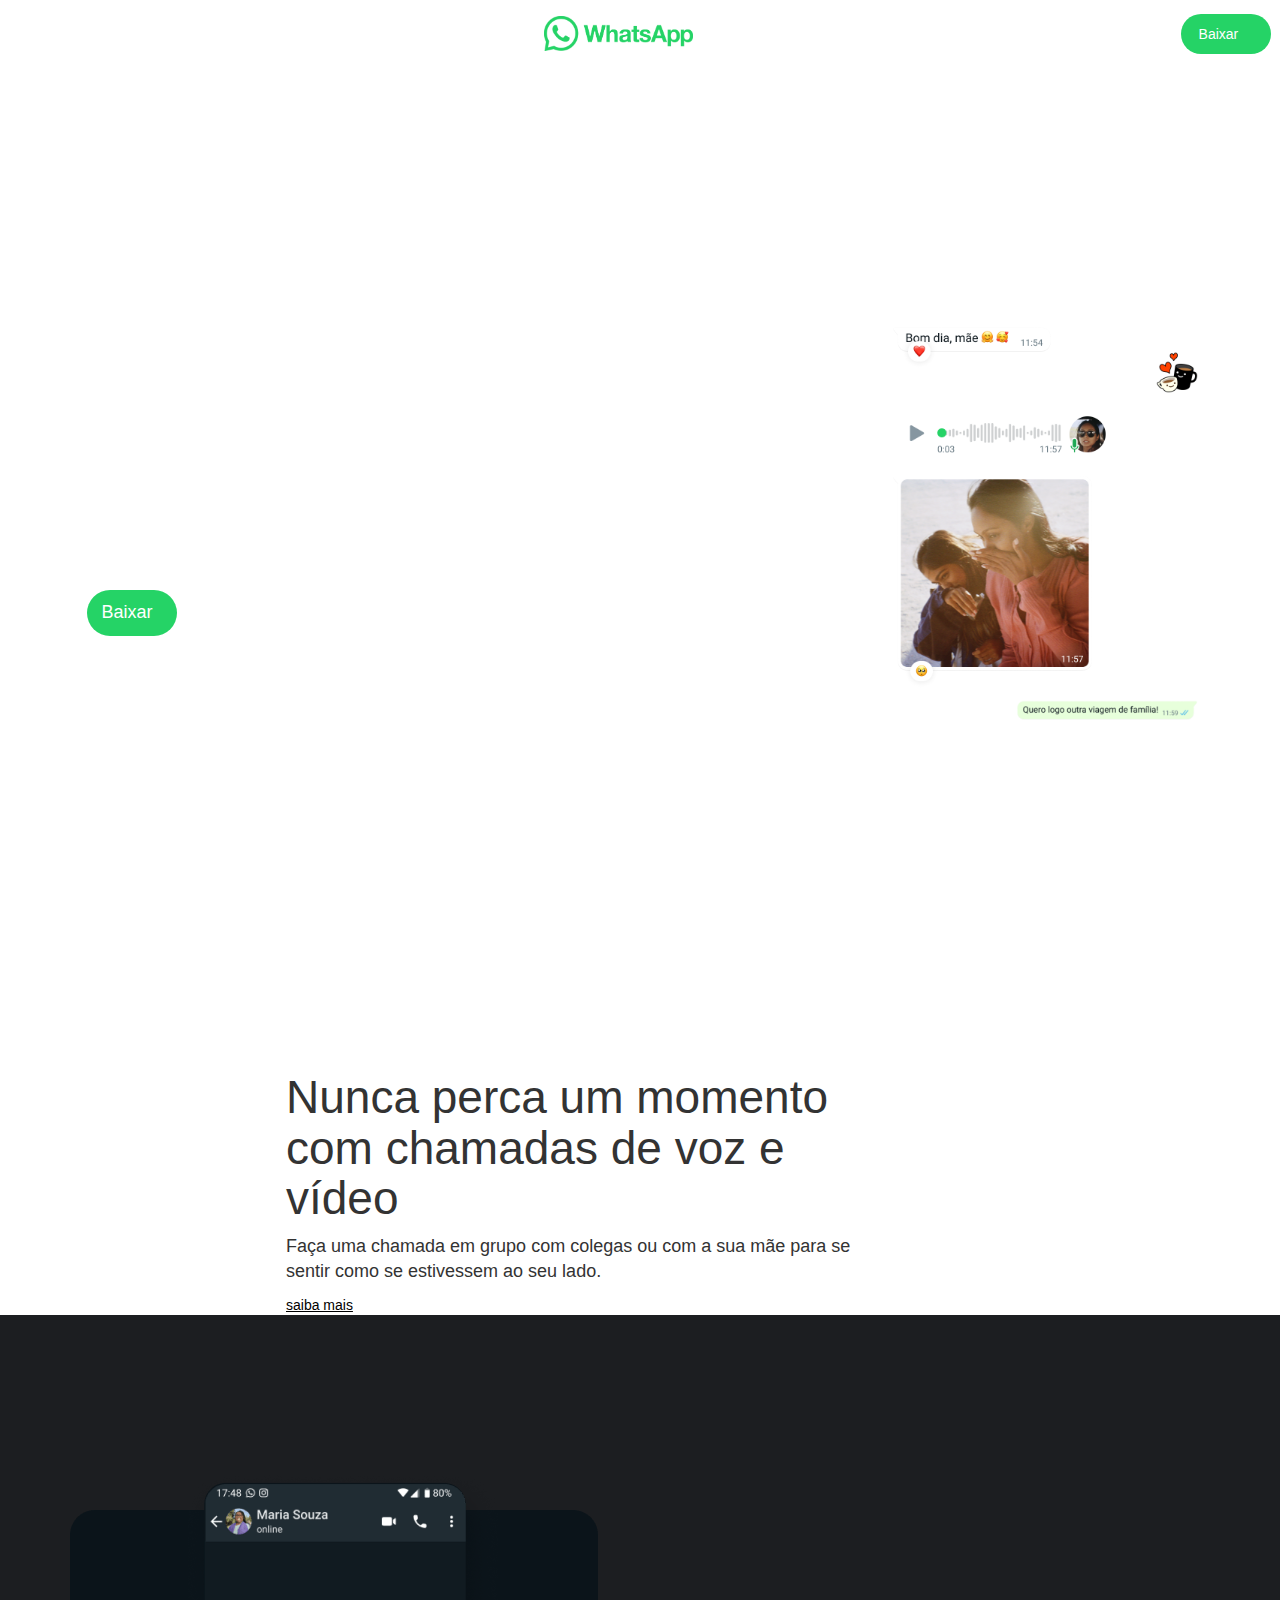
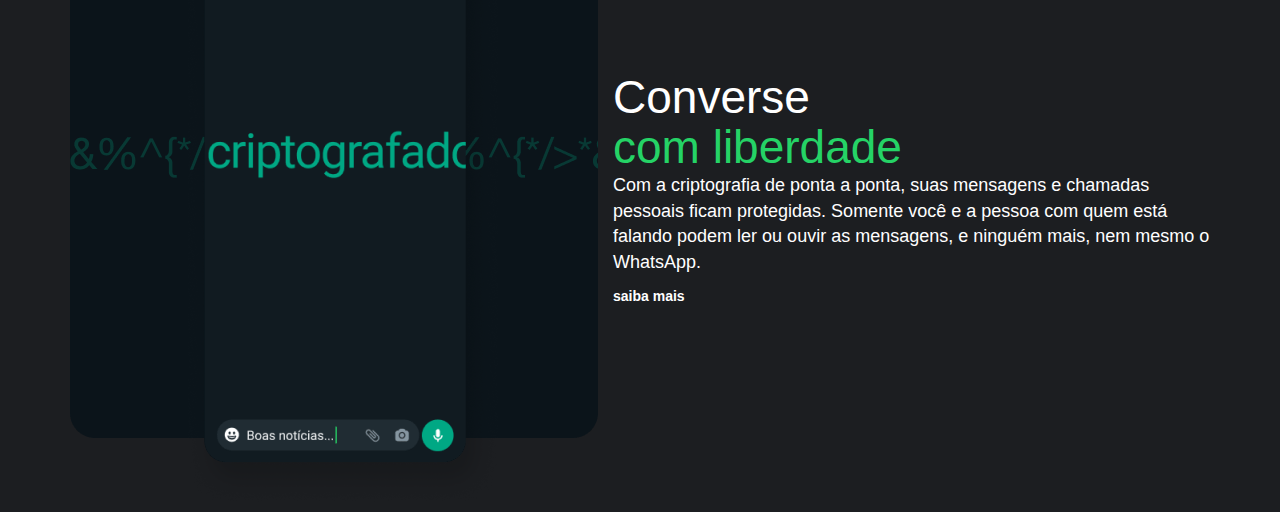
==== index.html @ 2d8f00f5 "cripto" ====
<!DOCTYPE html>
<html lang="en">
<head>
    <meta charset="UTF-8">
    <meta http-equiv="X-UA-Compatible" content="IE=edge">
    <meta name="viewport" content="width=device-width, initial-scale=1.0">

    


    <link rel="stylesheet" href="https://maxcdn.bootstrapcdn.com/bootstrap/3.3.7/css/bootstrap.min.css" integrity="sha384-BVYiiSIFeK1dGmJRAkycuHAHRg32OmUcww7on3RYdg4Va+PmSTsz/K68vbdEjh4u" crossorigin="anonymous">
    <link rel="stylesheet" href="style/global.css">
    <link rel="stylesheet" href="style/nav.css">
    <link rel="stylesheet" href="style/main.css">
    <link rel="stylesheet" href="style/call.css">

    <title>WhatsApp</title>
</head>
<body>
    <header>    
        <nav >
            <button onclick=menu()><i class="fa-solid fa-bars fa-2x"></i></button>
            <div id="logoNav">
                <img src="src/img/logo/DSxOAUB0raA.png" alt="">
            </div>
            <a href=""><p>Baixar</p> <i class="fa-solid fa-arrow-down"></i></a>
        </nav>
    </header>

    <main>
        <div id="mainContainer" class="container">
            <div id="side1">
                <h1>Privacidade para as suas mensagens</h1>
                <p>Mensagens e chamadas privadas simples, seguras e gratuitas*, disponíveis em todo o mundo.</p>
                <a class="buttonDownload" href=""><p>Baixar</p> <i class="fa-solid fa-arrow-down"></i></a>
            </div>
            <div id="side2">
                <img id="talkMobile" src="src/img/imagens flutuar/Frame 1.png" alt="">
                <img id="talkDesktop" src="src/img/imagens flutuar/Frame 2.png" alt="">
            </div>
        </div>
    </main>

    <section id="call1" class="container">
        <div class="call1Text">
            <h1>Nunca perca um momento com chamadas de voz e vídeo</h1>
            <p>Faça uma chamada em grupo com colegas ou com a sua mãe para se sentir como se estivessem ao seu lado.</p>
            <a href="">saiba mais  <i class="fa-solid fa-arrow-right-from-bracket"></i></a>
        </div>
        <div id="call1Img">
            <img src="https://scontent.whatsapp.net/v/t39.8562-34/318720890_1536072873564505_5949698170439292870_n.png?ccb=1-7&_nc_sid=2fbf2a&_nc_ohc=4Y0wIBKHzXIAX-BfoRR&_nc_ht=scontent.whatsapp.net&oh=01_AdR82I9vk7CrGV1vHLY5qzX4biE4Hv7KwoOdq28518oWaA&oe=63F97146" alt="">
        </div>
    </section>
    <section id="call2" >
        <div class="container" id="callBox2">
            <div class="call1Text">
                <h1 id="first">Converse</h1>
                <h1 id="second">com liberdade</h1>
                <p>Com a criptografia de ponta a ponta, suas mensagens e chamadas pessoais ficam protegidas. Somente você e a pessoa com quem está falando podem ler ou ouvir as mensagens, e ninguém mais, nem mesmo o WhatsApp.</p>
                <a href="">saiba mais  <i class="fa-solid fa-arrow-right-from-bracket"></i></a>
            </div>
            <div id="call1Img">
                <img src="src/img/imagens celulares e stickears/criptografia.png" alt="">
            </div>
        </div>

    </section>
</body>
<script src="script/MenuButton.js"></script>
<script src="https://kit.fontawesome.com/bb2d553a57.js" crossorigin="anonymous"></script>
</html>
---- style/global.css ----
:root{
    --cor-flow: #25d366 ;
}
*{
    padding: 0;
    margin: 0;
    box-sizing: border-box;
}

@import url('https://fonts.googleapis.com/css2?family=Montserrat:ital,wght@0,400;0,600;0,700;0,900;1,400&display=swap');

p, h1, h2 ,h3 ,h4 ,h5 ,h6, a, span, strong{
    font-family: 'Montserrat', sans-serif;
}
---- style/nav.css ----
header{
    border: 1px solid rgba( 255, 255, 255, 0.18 );
    width: 100%;  
}

nav{

    background: rgba( 255, 255, 255, 0.25 );
    backdrop-filter: blur( 4px );


    display: flex;
    flex-direction: row;
    justify-content: space-between;
    align-items: center;

    padding: 10px;
    position: fixed;
    z-index: 1;

    width: 100%;
    
}

#logoNav img{
    max-width: 150px;
}
nav button{
    width: 45px;
    height: 45px;

    border: none;
    background: none;

    cursor: pointer;
}

nav a {
    display: flex;
    justify-content: space-around;
    align-items: center;
    text-align: center;
    width: 90px;
    padding: 10px;

    background: var(--cor-flow);
    border-radius: 100px;

    color: #fff;
    text-decoration: none;
}

nav p{
    text-decoration: none;
    margin: 0;
}


nav a:hover{
    background: #353535;

    transition: .7s;
    color: #fff;
    text-decoration: none;

}

@media(max-width:820px){
    nav p{
        display: none;
    }
    nav a{
        width: auto;
        padding: 10px 12px;
    }

}
---- style/main.css ----
main{

    

    height: 100vh;
    display: flex;
    flex-direction: column;
    justify-content: center;
    padding: 30px;
    padding-top: 60px;


}

#mainContainer{

    background-image: url('../src/img/mainBackground.jpg');
    background-position: 28% 50%;
    background-size: cover;
    border-radius: 25px 25px 25px 25px;

    display: flex;
    flex-direction: column-reverse;
    justify-content: center;
    align-items: center;

    min-height: 100vh;
    width: 100%;

    margin-top: 120px;


}

#mainContainer #side1{


    display: flex;
    flex-direction: column;
    justify-content: space-around;


    color: #fff;
    margin: 5px;
}

#mainContainer h1{
    font-size: 46px;
}
#mainContainer p{
    font-size: 18px;

    max-width: 450px;
}


.buttonDownload{
    display: flex;
    justify-content: space-around;
    align-items: center;
    text-align: center;
    width: 90px;
    padding: 10px;

    background: var(--cor-flow);
    border-radius: 100px;

    color: #fff;
    text-decoration: none;

    margin-top: 30px;
}
.buttonDownload p{
    text-decoration: none;
    margin: 0;
}

.buttonDownload:hover{
    color: #fff;
    text-decoration: none;
    background: #353535;
    transition: .5s;
}

@media(min-width: 800px){
    #mainContainer {
        max-width: none;
        padding-right: 300px;
    }
    #side2{
        max-width: 450px;
    }
}


/* Mesagens */

#side2{
    display: flex;
}

#talkMobile {

    max-width: 100%;
}

@media(max-width: 998px){
    #talkDesktop{
        display: none;
    }
}

@media(min-width: 999px){
    #mainContainer{
        flex-direction: row;
        justify-content: space-around;
        padding: 0;
    }
    #talkMobile{
        display: none;
    }
    #talkDesktop{
        display: static;
        max-height: 400px;
    }
}
---- style/call.css ----
#call1, #callBox2{
    display: flex;
    flex-direction: column;
    align-items: center;

    padding-top: 90px;
}

#call2{
    background: #1c1e21;
}

.call1Text i{
    color: var(--cor-flow);
    margin-left: 4px;
}

.call1Text a{
    color: #000;
    text-decoration: underline;
}

#call1Img{
    display: flex;
    flex-direction: column;
    align-items: center;
}

@media(min-width:750px){
    #call1{
        flex-direction: row;
        justify-content: space-evenly;
        padding-top: 150px;
    }
        #callBox2 {
        flex-direction: row-reverse;
        justify-content: space-evenly;
        padding-top: 150px;
    }
    #call2 .call1Text{
        margin-left: 15px;
    }
    .call1Text{
        max-width: 600px;
    }
    .call1Text h1{
        font-size: 46px;
    }
    .call1Text p{
        font-size: 18px
    }
}

/* Call2 */

#call2 h1{
    margin-bottom: 0;
    margin-top: 0;
}

#first{
    color: #fff;
}
#second{
    color: var(--cor-flow);
}
#call2 p{
    color: #fff;
}

#call2 a{
    color: #fff;
    font-weight: bold;
    text-decoration: none;
}
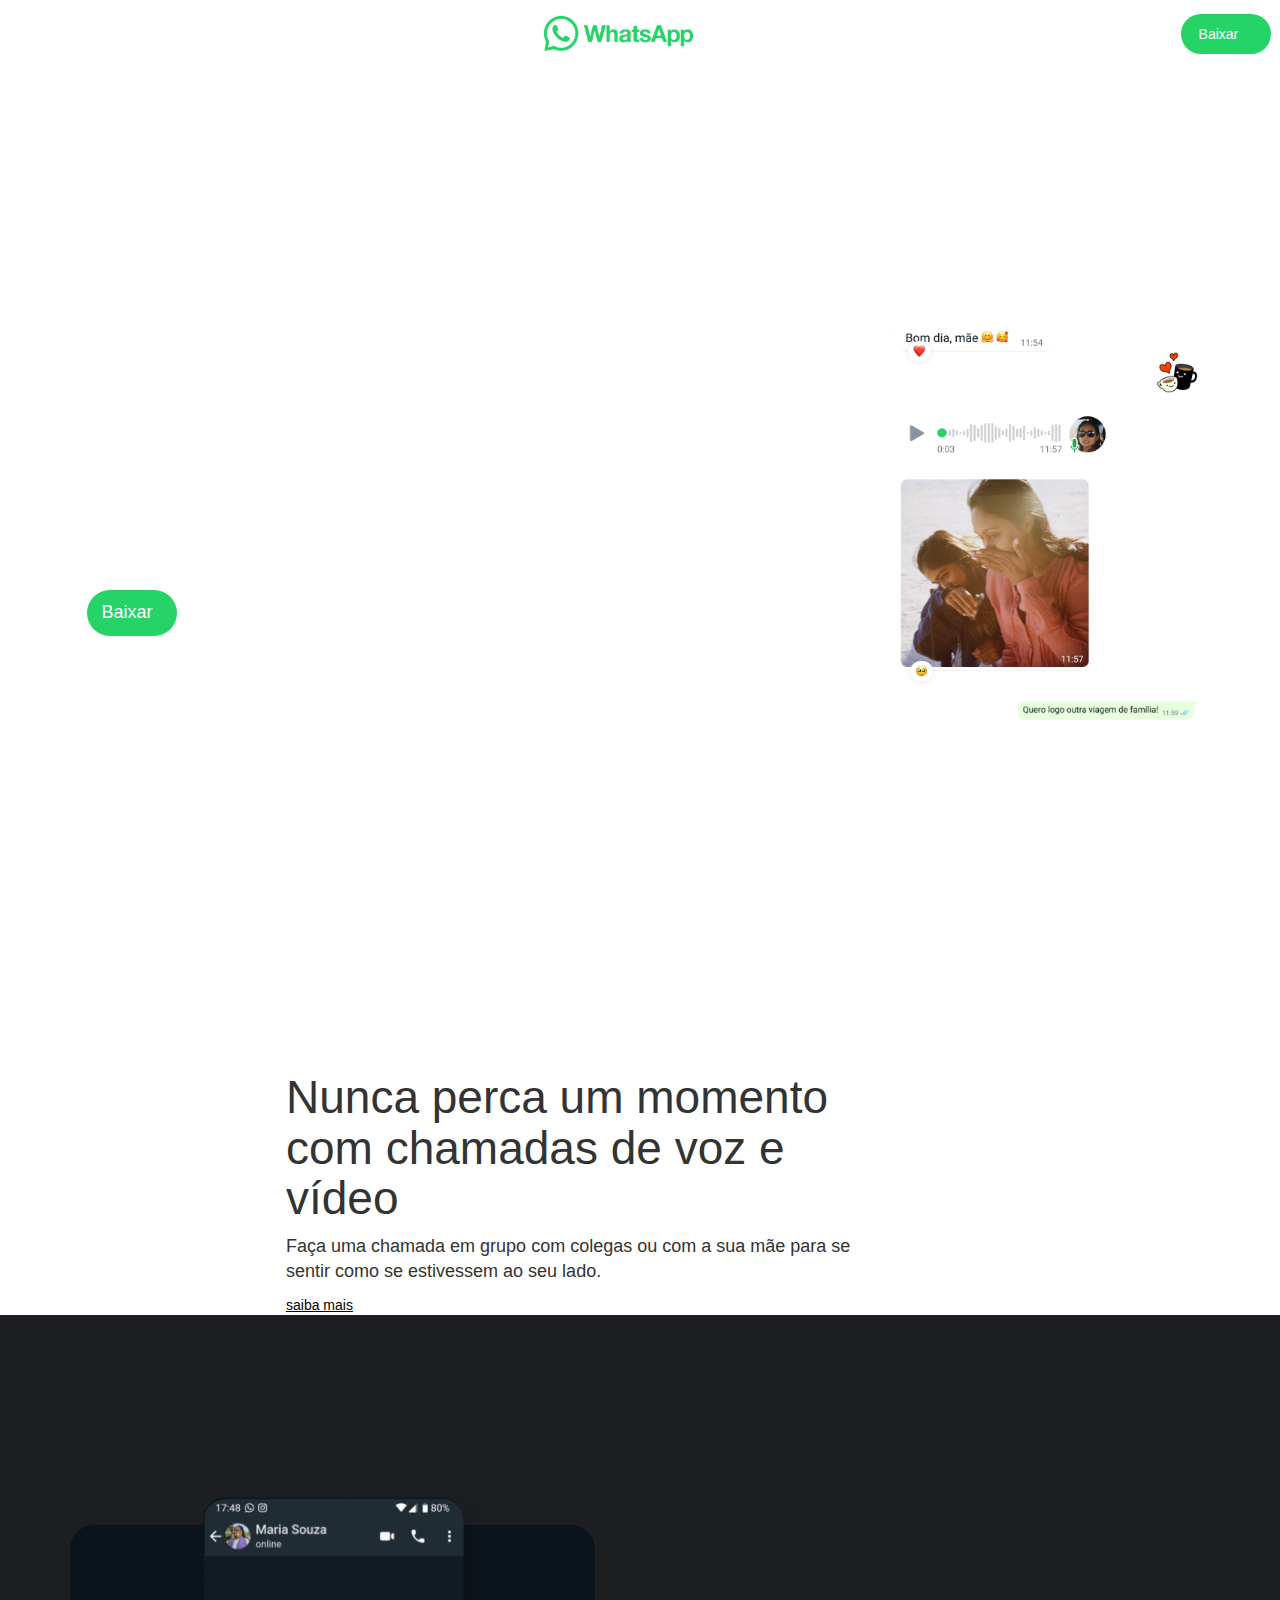
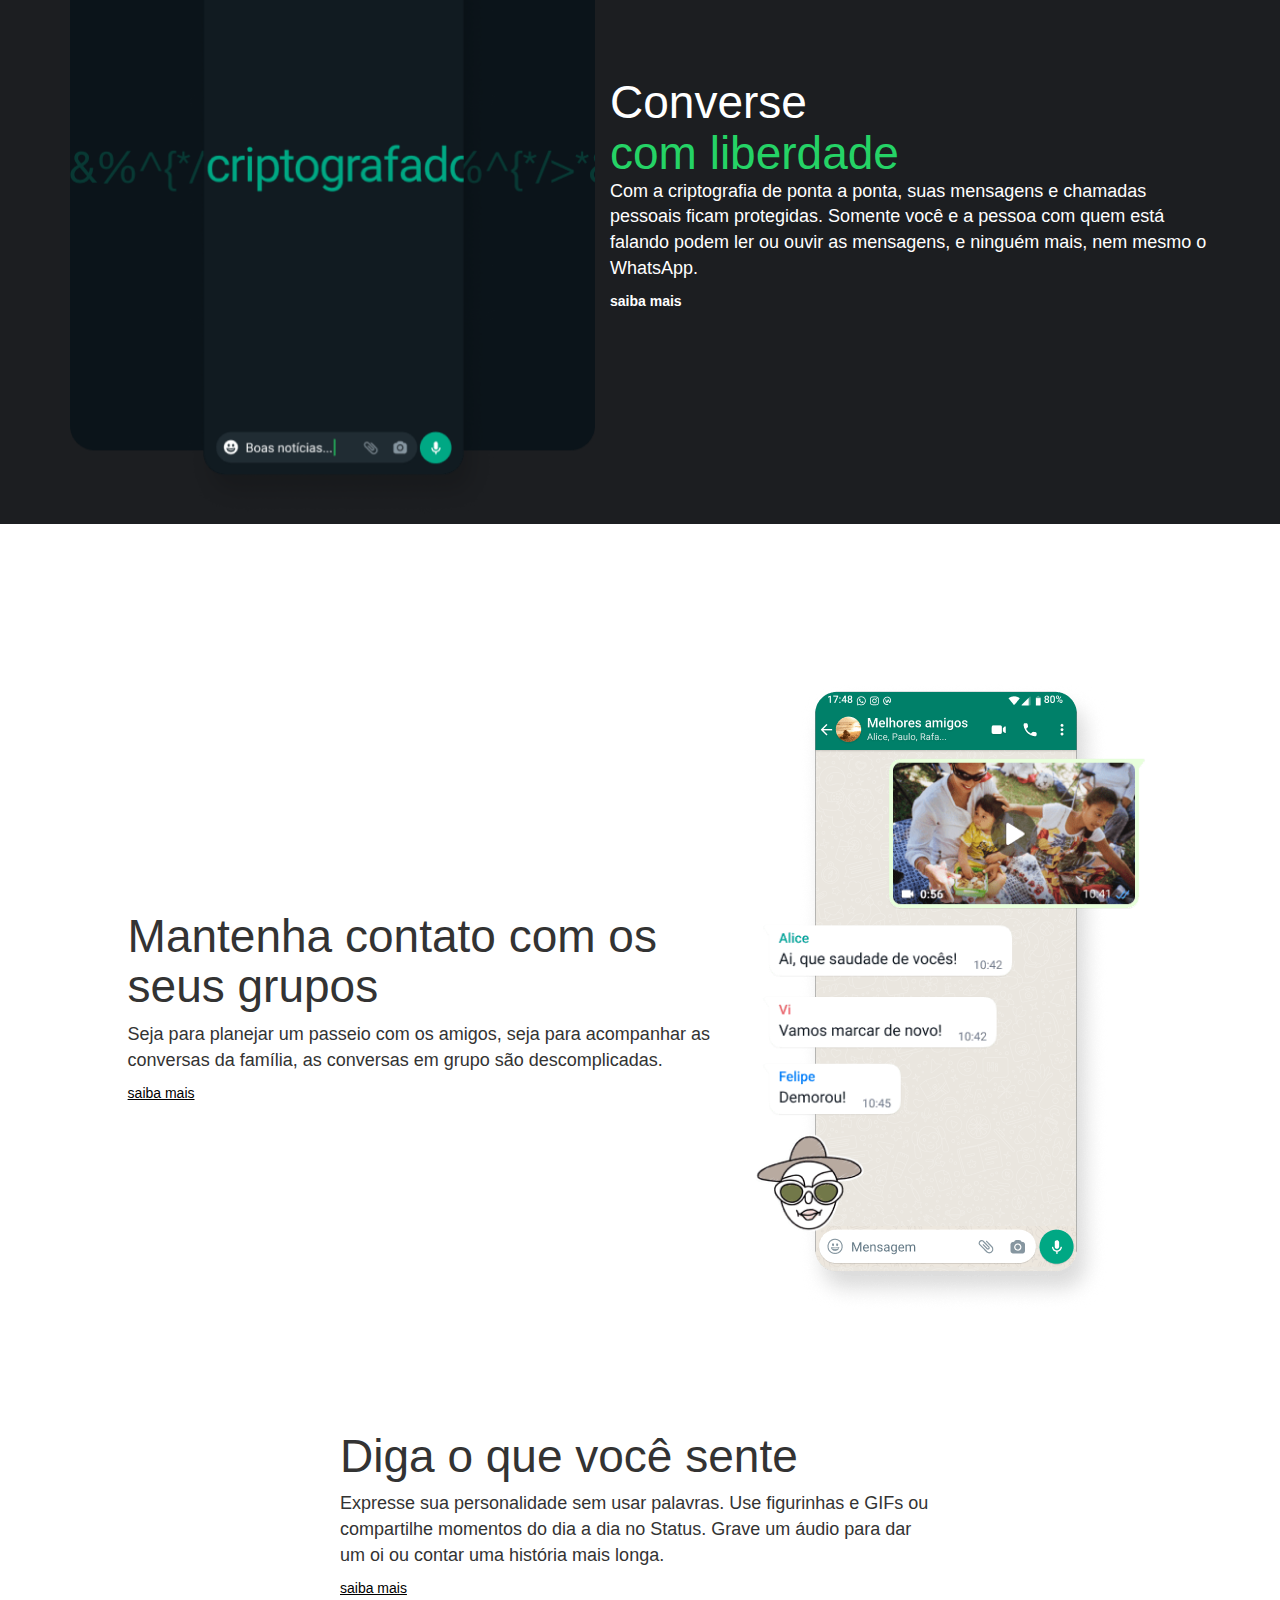
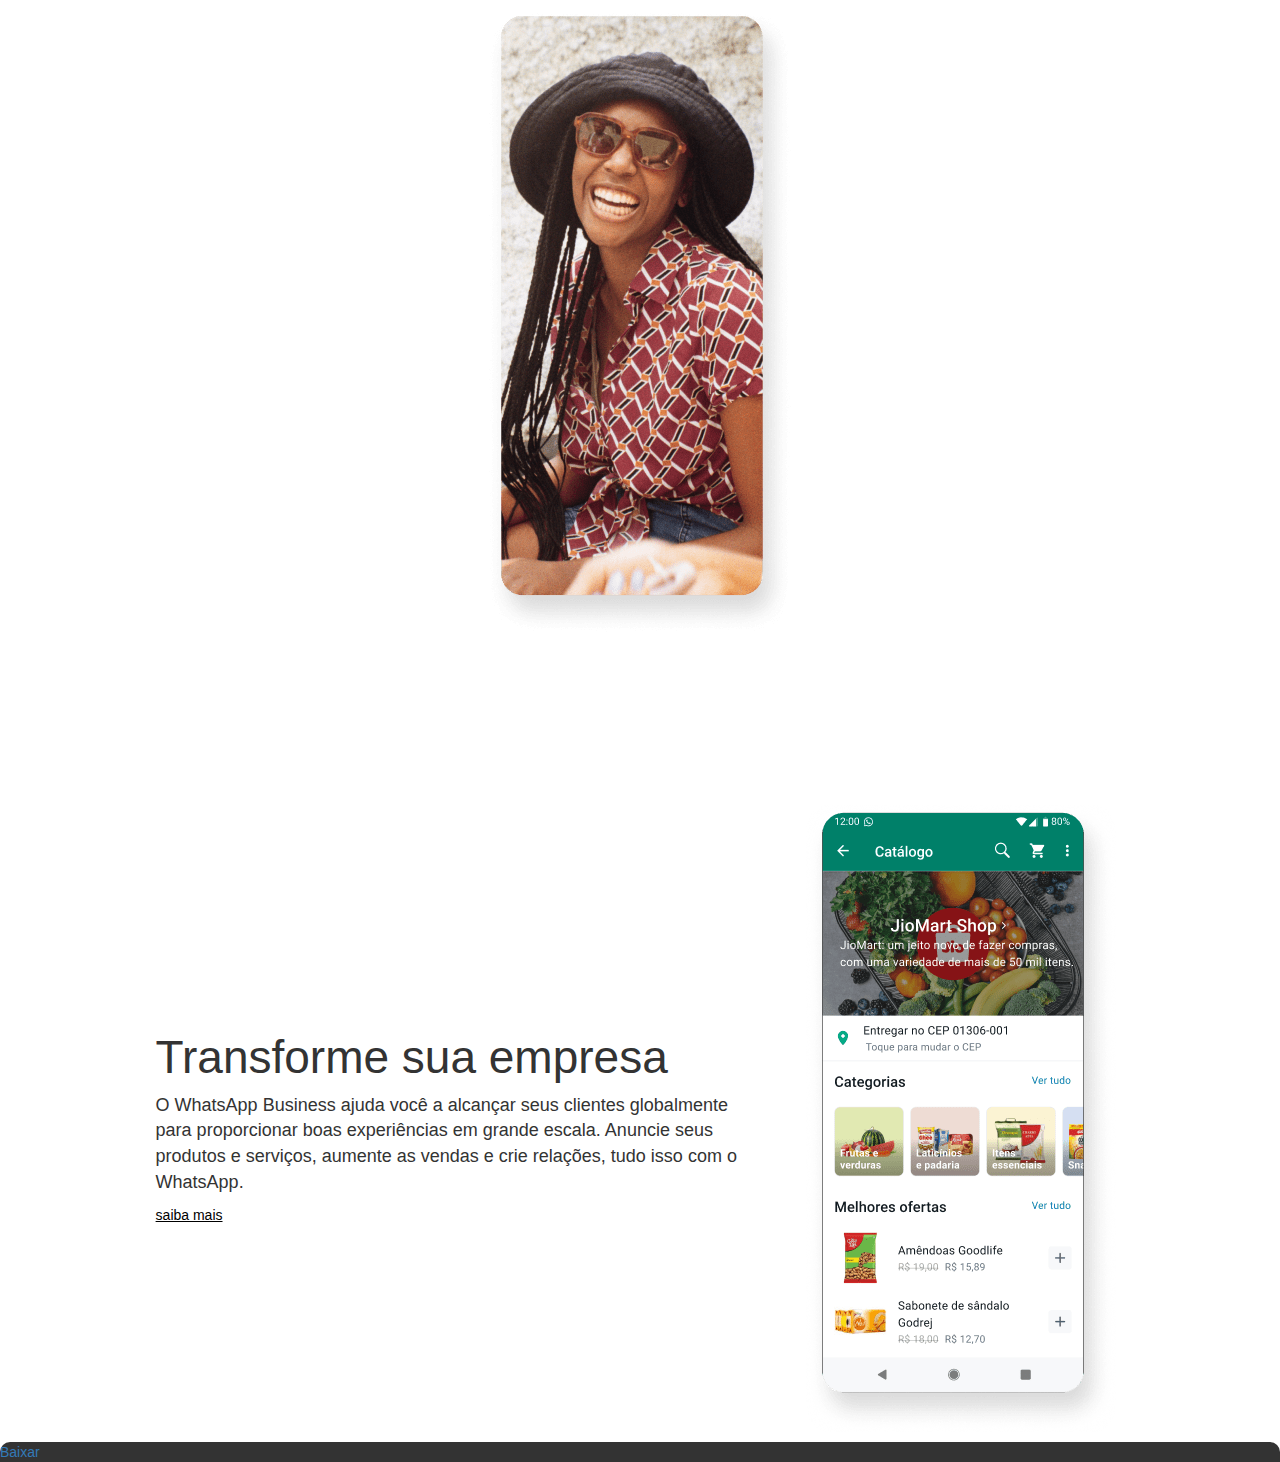
==== commit 2da2d7af: "build body" ====
--- a/index.html
+++ b/index.html
@@ -59,12 +59,52 @@
                 <p>Com a criptografia de ponta a ponta, suas mensagens e chamadas pessoais ficam protegidas. Somente você e a pessoa com quem está falando podem ler ou ouvir as mensagens, e ninguém mais, nem mesmo o WhatsApp.</p>
                 <a href="">saiba mais  <i class="fa-solid fa-arrow-right-from-bracket"></i></a>
             </div>
-            <div id="call1Img">
+            <div id="call2Img">
                 <img src="src/img/imagens celulares e stickears/criptografia.png" alt="">
             </div>
         </div>
 
     </section>
+
+    <section id="call1" class="container">
+        <div class="call1Text">
+            <h1>Mantenha contato com os seus grupos</h1>
+            <p>Seja para planejar um passeio com os amigos, seja para acompanhar as conversas da família, as conversas em grupo são descomplicadas.</p>
+            <a href="">saiba mais  <i class="fa-solid fa-arrow-right-from-bracket"></i></a>
+        </div>
+        <div id="call1Img">
+            <img src="src/img/imagens celulares e stickears/Group 3.png" alt="" style="max-width:100%;">
+        </div>
+    </section>
+
+    <section id="call4" class="container" >
+        <div class="call1Text">
+            <h1>Diga o que você sente</h1>
+            <p>Expresse sua personalidade sem usar palavras. Use figurinhas e GIFs ou compartilhe momentos do dia a dia no Status. Grave um áudio para dar um oi ou contar uma história mais longa.</p>
+            <a href="">saiba mais  <i class="fa-solid fa-arrow-right-from-bracket"></i></a>
+        </div>
+        <div id="call1Img">
+            <img src="src/img/imagens celulares e stickears/mulher sorrindo.png" alt="" style="max-width:100%;">
+        </div>
+    </section>
+
+    <section id="call1" class="container">
+        <div class="call1Text">
+            <h1>Transforme sua empresa</h1>
+            <p>O WhatsApp Business ajuda você a alcançar seus clientes globalmente para proporcionar boas experiências em grande escala. Anuncie seus produtos e serviços, aumente as vendas e crie relações, tudo isso com o WhatsApp.</p>
+            <a href="">saiba mais  <i class="fa-solid fa-arrow-right-from-bracket"></i></a>
+        </div>
+        <div id="call1Img">
+            <img src="src/img/imagens celulares e stickears/buiseness.png" alt="">
+        </div>
+    </section>
+
+    <footer id="footerMobile">
+        <div>
+            <a href="">Baixar</a>
+        </div>
+    </footer>
+
 </body>
 <script src="script/MenuButton.js"></script>
 <script src="https://kit.fontawesome.com/bb2d553a57.js" crossorigin="anonymous"></script>
--- a/style/call.css
+++ b/style/call.css
@@ -1,4 +1,4 @@
-#call1, #callBox2{
+#call1, #callBox2, #call4{
     display: flex;
     flex-direction: column;
     align-items: center;
@@ -32,7 +32,7 @@
         justify-content: space-evenly;
         padding-top: 150px;
     }
-        #callBox2 {
+    #callBox2 {
         flex-direction: row-reverse;
         justify-content: space-evenly;
         padding-top: 150px;
@@ -48,6 +48,9 @@
     }
     .call1Text p{
         font-size: 18px
+    }
+    #call4{
+        flex-direction: row-reverse;
     }
 }
 
@@ -72,4 +75,27 @@
     color: #fff;
     font-weight: bold;
     text-decoration: none;
+}
+#call2Img{
+    display: flex;
+    flex-direction: column;
+    align-items: center;
+}
+
+#call2Img img{
+    max-width: 100%;
+    margin-top: 15px;
+}
+
+/* call4 */
+
+#call4{
+    display: flex;
+    flex-direction: column;
+    justify-content: space-evenly;
+}
+
+#footerMobile{
+    border-radius:  10px 10px 0px 0px;
+    background: #333;
 }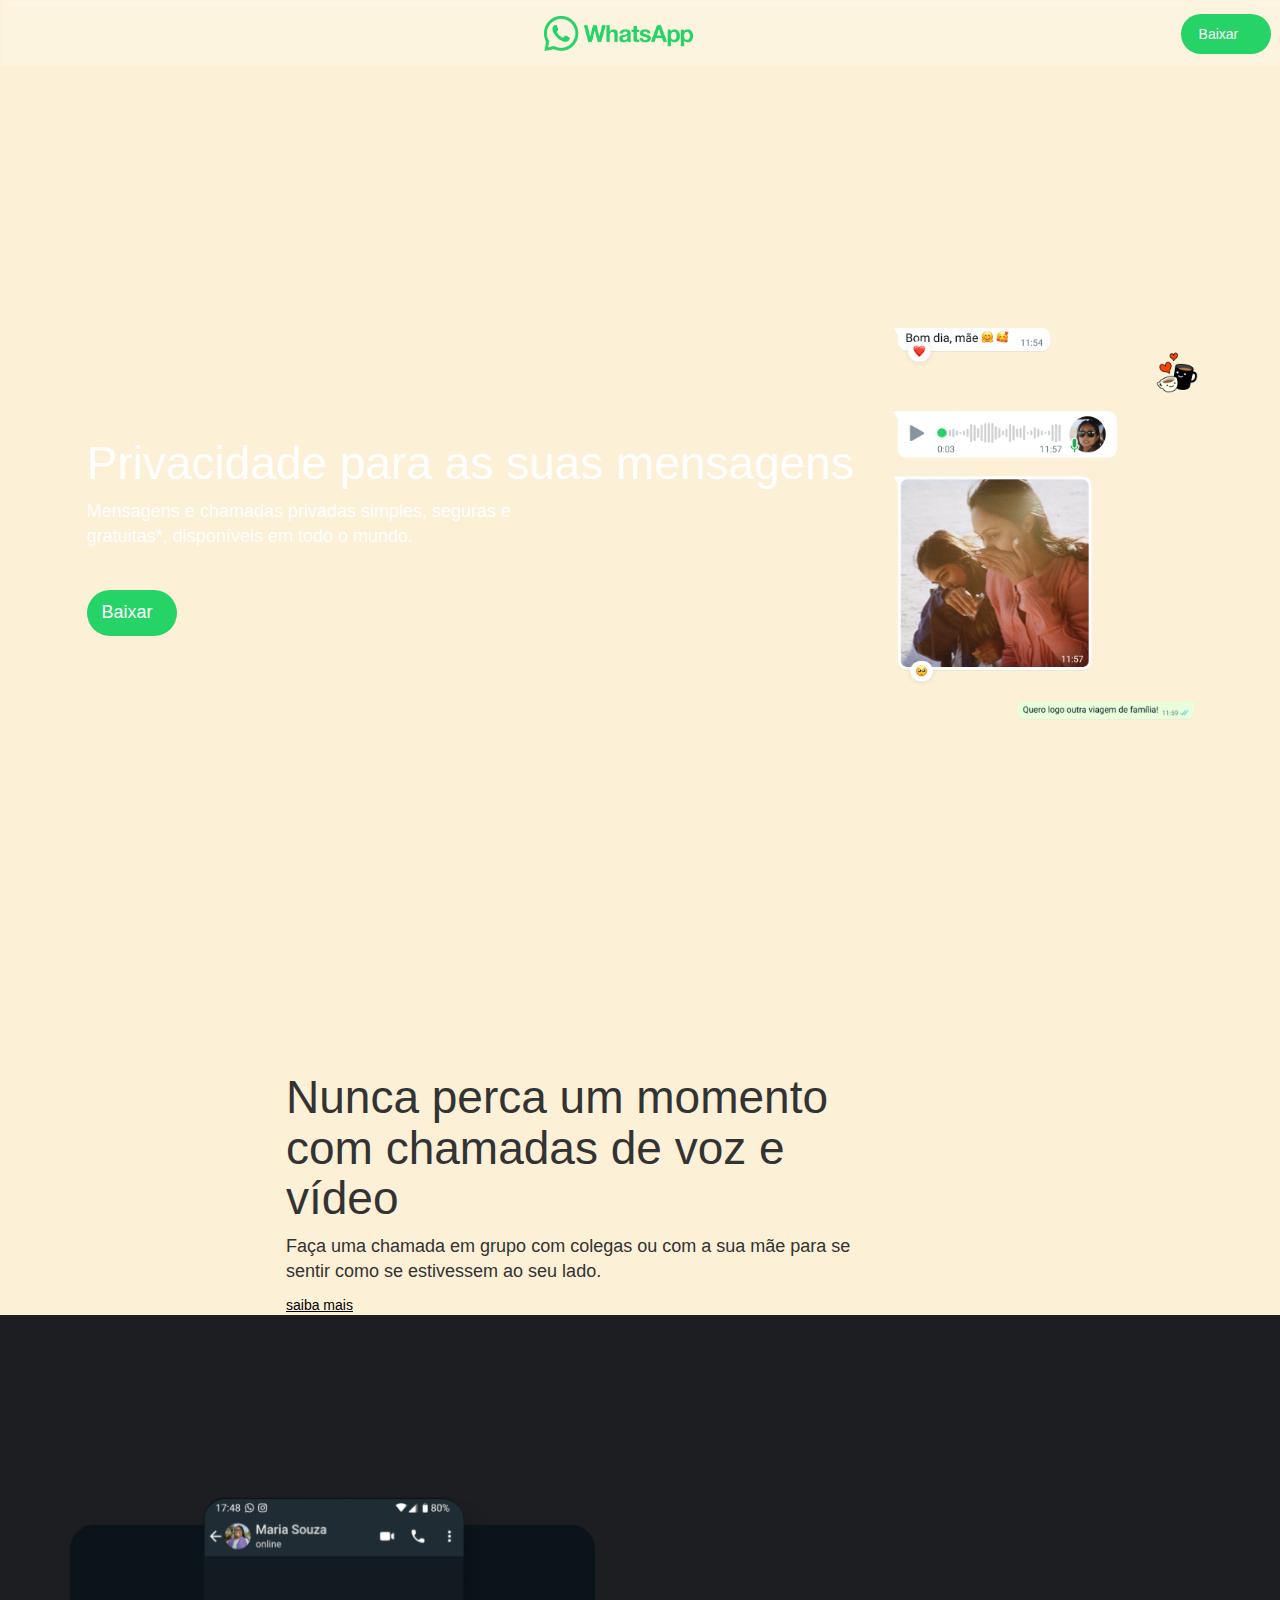
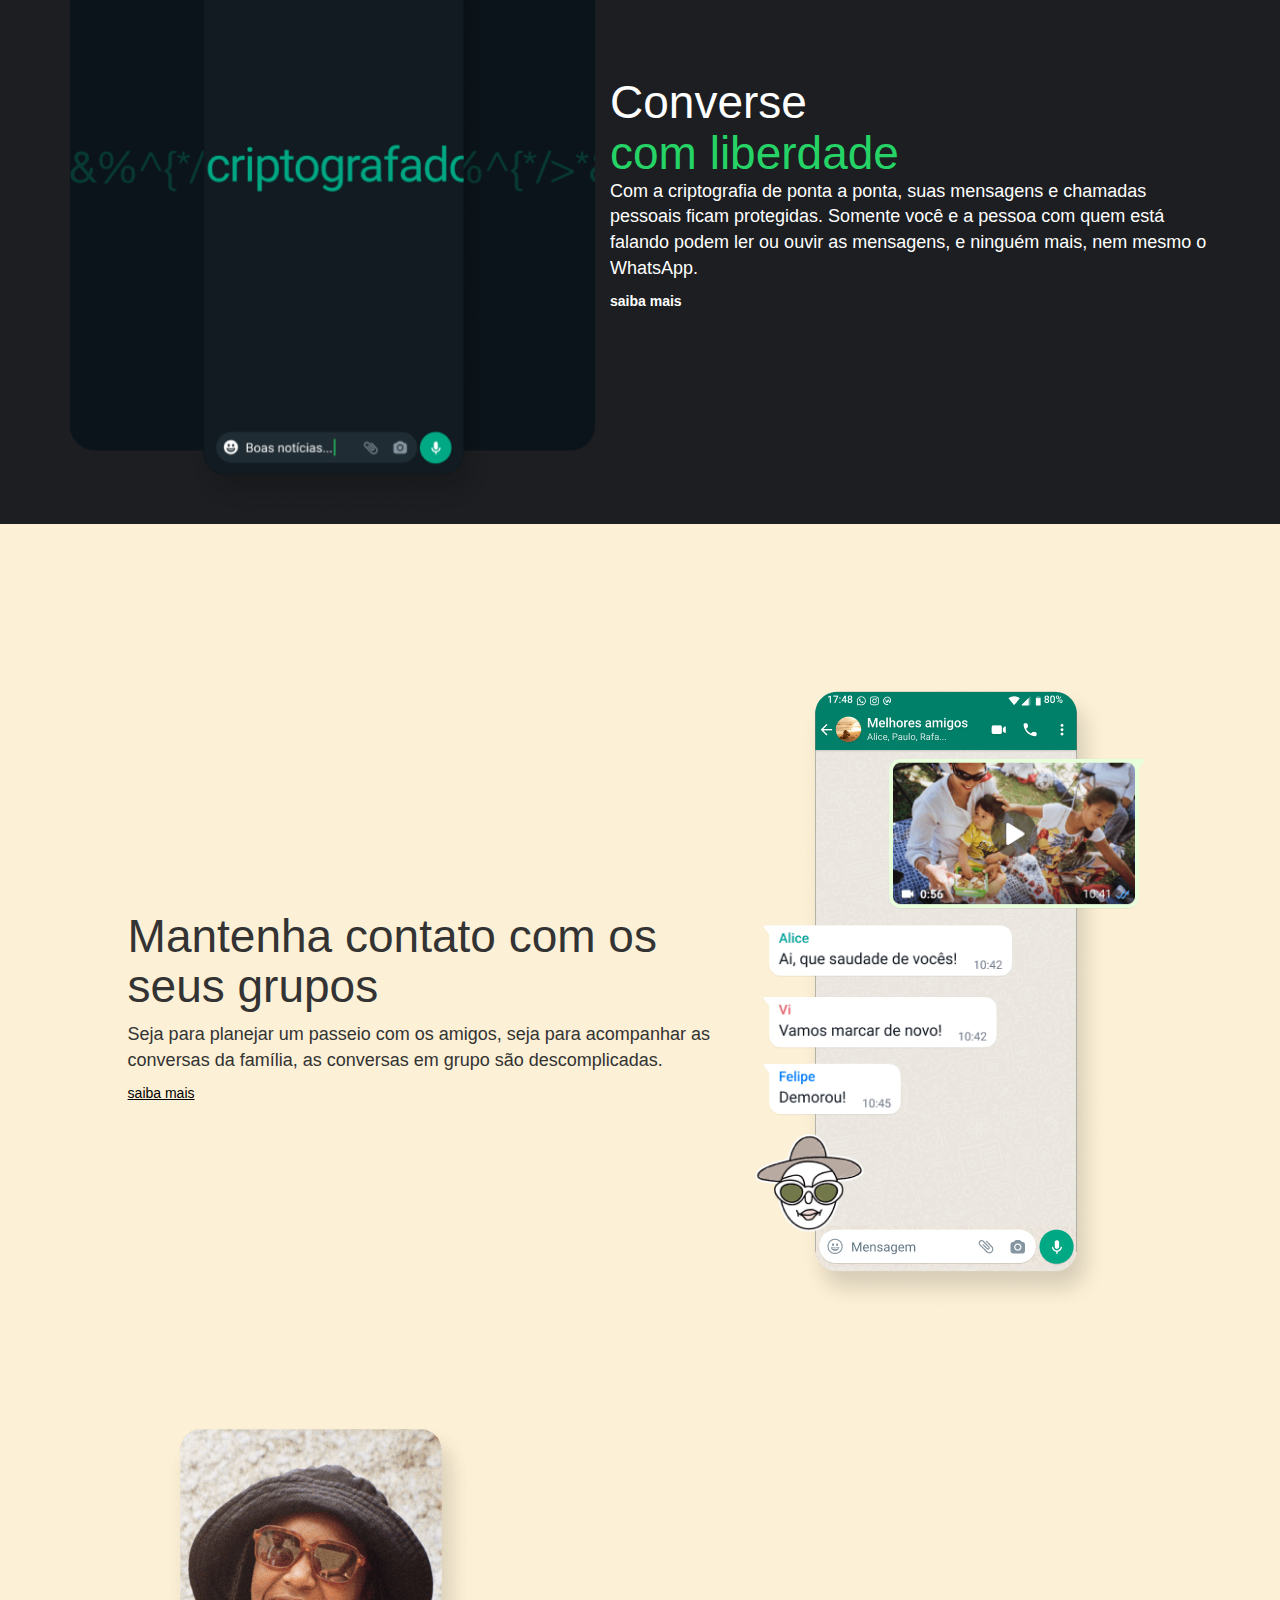
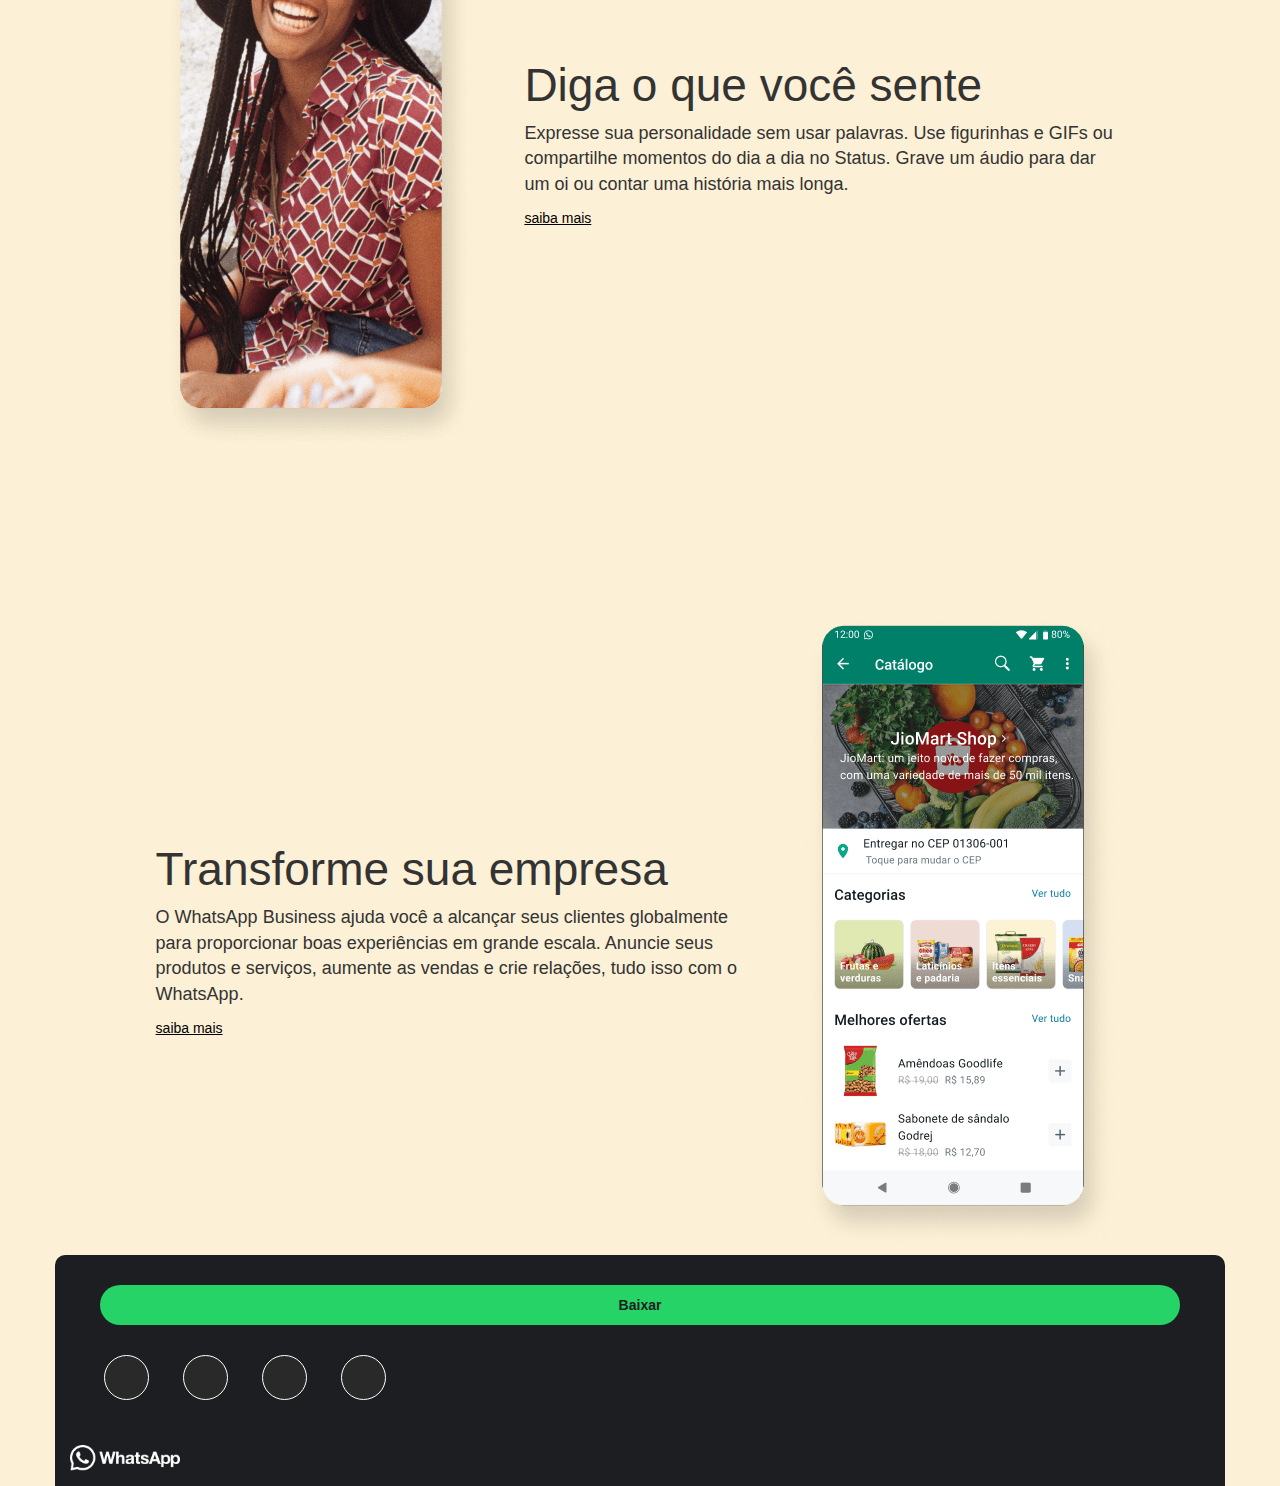
==== commit d95f371c: "footer" ====
--- a/index.html
+++ b/index.html
@@ -13,6 +13,7 @@
     <link rel="stylesheet" href="style/nav.css">
     <link rel="stylesheet" href="style/main.css">
     <link rel="stylesheet" href="style/call.css">
+    <link rel="stylesheet" href="style/footer.css">
 
     <title>WhatsApp</title>
 </head>
@@ -99,10 +100,33 @@
         </div>
     </section>
 
-    <footer id="footerMobile">
+    <footer id="footerMobile" class="container">
         <div>
-            <a href="">Baixar</a>
+            <div id="buttonBox">
+                <a id="buttonDownload" href="">Baixar</a>
+            </div>
+            <div id="Social">
+                <a href="" class="socialButton">
+                    <i class="fa-brands fa-twitter"></i>
+                </a>
+
+                <a href="" class="socialButton">
+                    <i class="fa-brands fa-youtube"></i>
+                </a>
+
+                <a href="" class="socialButton">
+                    <i class="fa-brands fa-instagram"></i>
+                </a>
+
+                <a href="" class="socialButton">
+                    <i class="fa-brands fa-facebook"></i>
+                </a>
+            </div>
+            <div id="logoFooter">
+                <img src="src/img/Qhrnh5evyPV.png" alt="">
+            </div>
         </div>
+
     </footer>
 
 </body>
--- a/style/global.css
+++ b/style/global.css
@@ -11,4 +11,8 @@
 
 p, h1, h2 ,h3 ,h4 ,h5 ,h6, a, span, strong{
     font-family: 'Montserrat', sans-serif;
+}
+
+body{
+    background: #fcf0d6;
 }--- a/style/call.css
+++ b/style/call.css
@@ -49,9 +49,6 @@
     .call1Text p{
         font-size: 18px
     }
-    #call4{
-        flex-direction: row-reverse;
-    }
 }
 
 /* Call2 */
@@ -91,11 +88,17 @@
 
 #call4{
     display: flex;
-    flex-direction: column;
+    flex-direction: row-reverse;
     justify-content: space-evenly;
 }
 
 #footerMobile{
     border-radius:  10px 10px 0px 0px;
     background: #333;
+}
+
+@media(max-width:750px){
+    #call4{
+        flex-direction: column;
+    }
 }--- a/style/footer.css
+++ b/style/footer.css
@@ -0,0 +1,65 @@
+#footerMobile{
+    border-radius:  10px 10px 0px 0px;
+    background: #1c1e21;
+}
+
+
+#buttonBox{
+    display: flex;
+    flex-direction: column;
+    align-items: center;
+    justify-content: center;
+    background: var(--cor-flow);
+
+    
+    margin: 30px;
+    height: 40px;
+    border-radius: 100px;
+}
+
+#buttonDownload {
+    color: #1c1e21;
+    font-weight: 600;
+
+}
+
+/* Social */
+
+#Social{
+    display: flex;
+    flex-direction: row;
+    justify-content: space-evenly;
+
+    max-width: 350px;
+
+    margin-top: 15px;
+    margin-bottom: 15px;
+
+}
+
+#Social a{
+    border: 1px solid #fff;
+    color: #fff;
+    background: #292929;
+
+    display: flex;
+    flex-direction: column;
+    align-items: center;
+    justify-content: center;
+
+    height: 45px;
+    width: 45px;
+
+    border-radius: 100px;
+}
+
+/* logoFooter */
+
+#logoFooter{
+    margin-top: 45px;
+    margin-bottom: 15px;
+}
+
+#logoFooter img{
+    max-width: 110px;
+}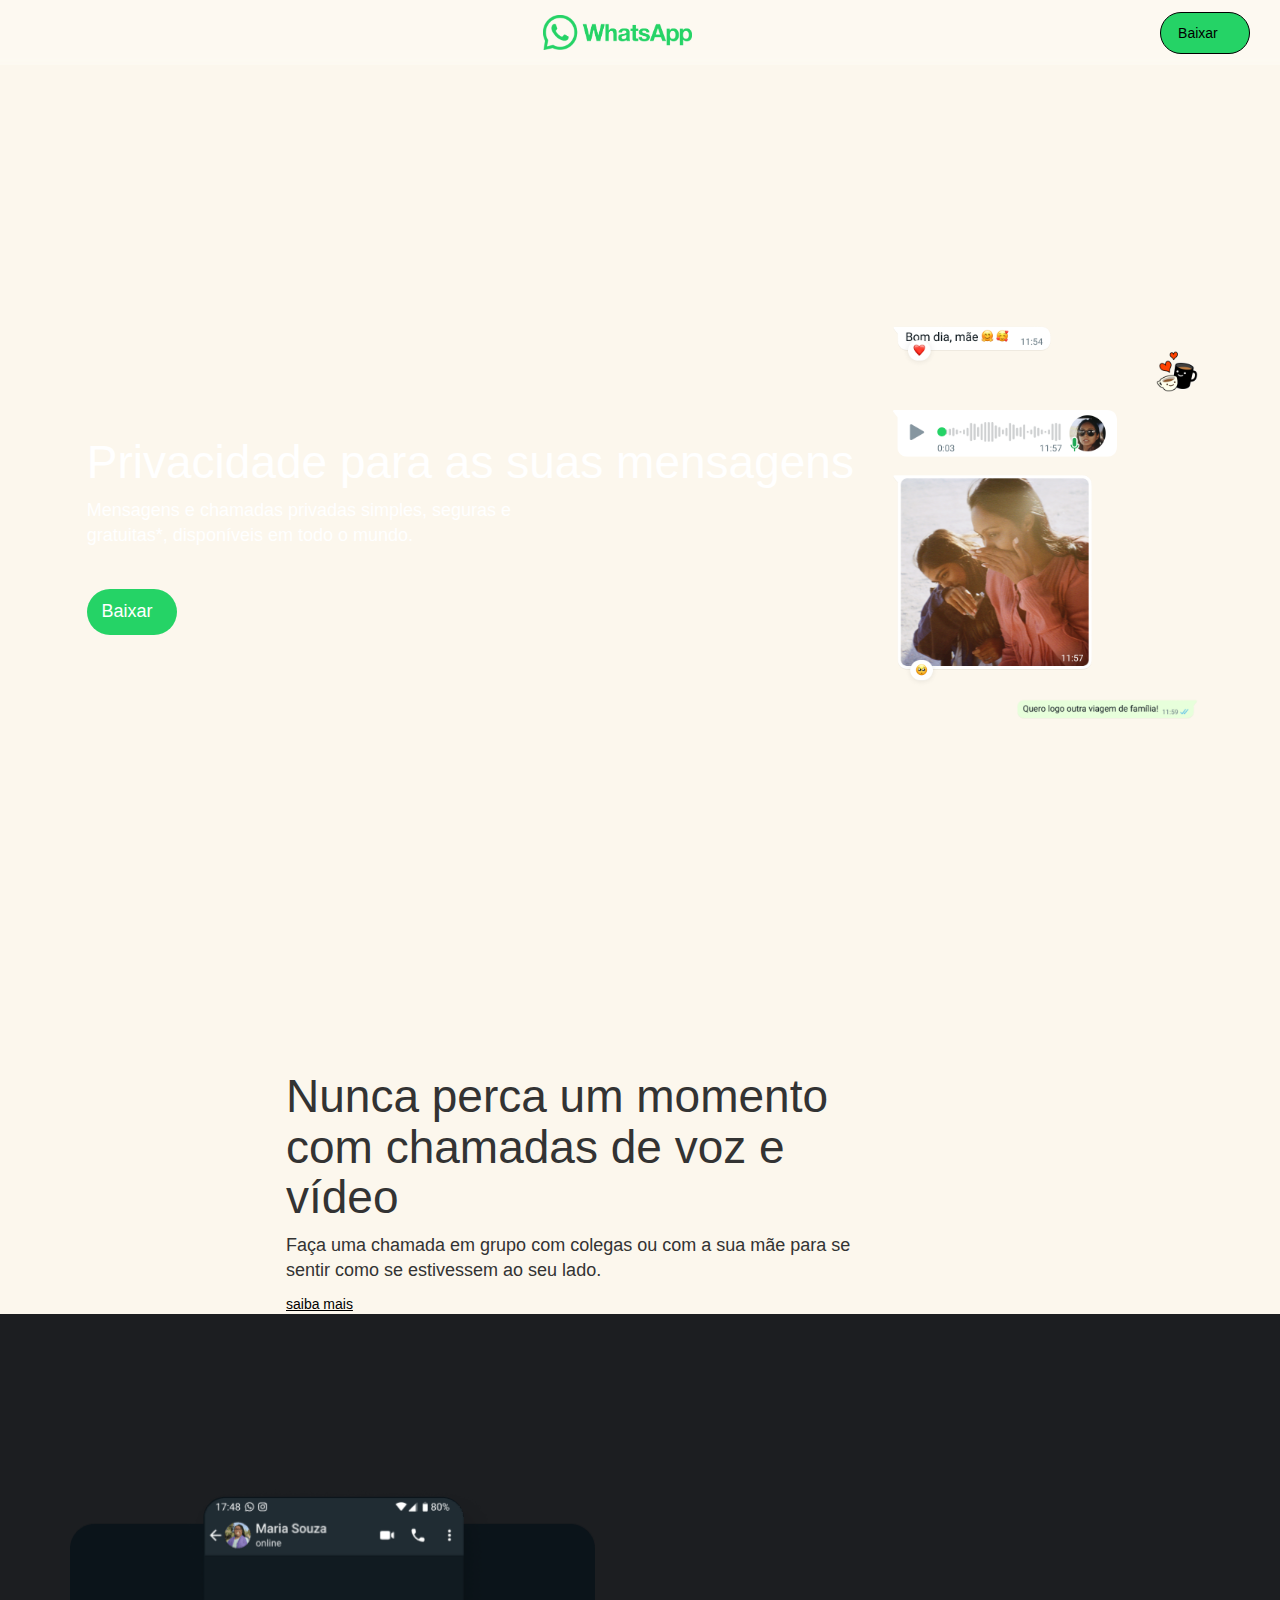
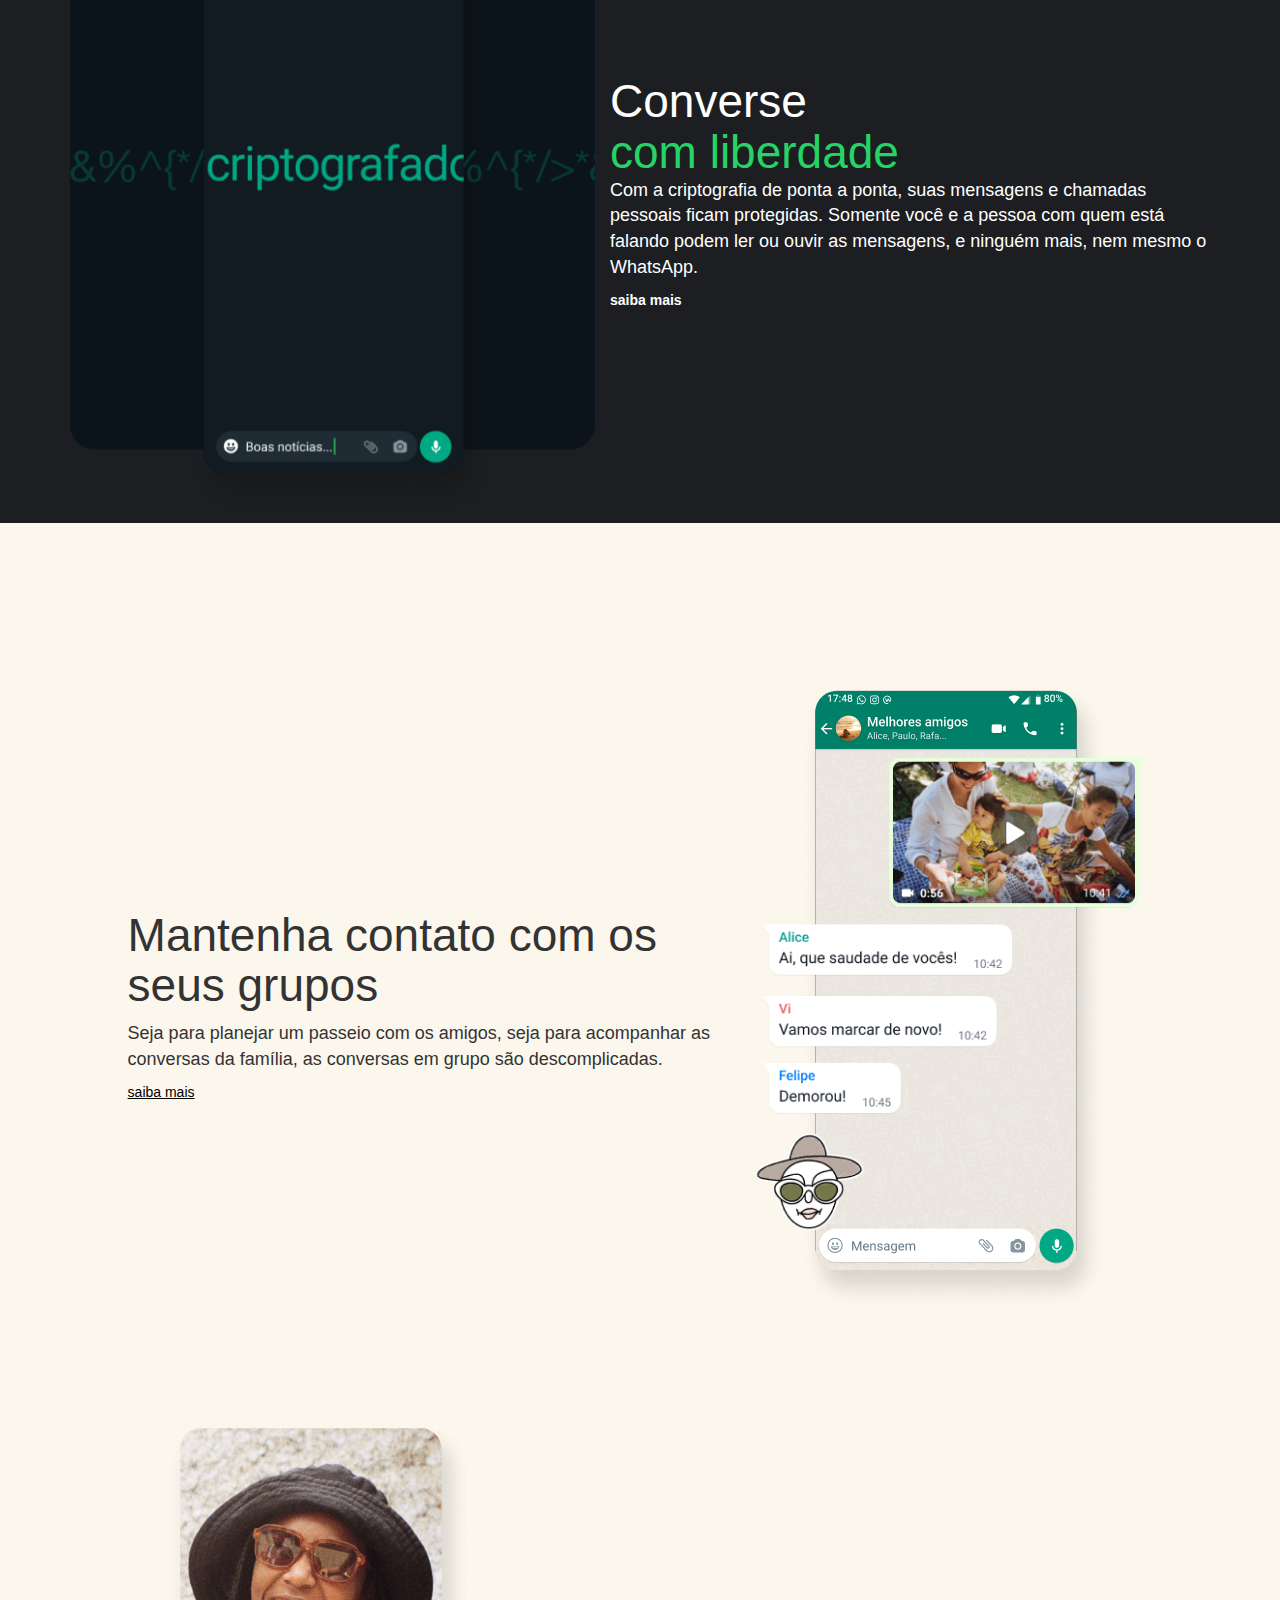
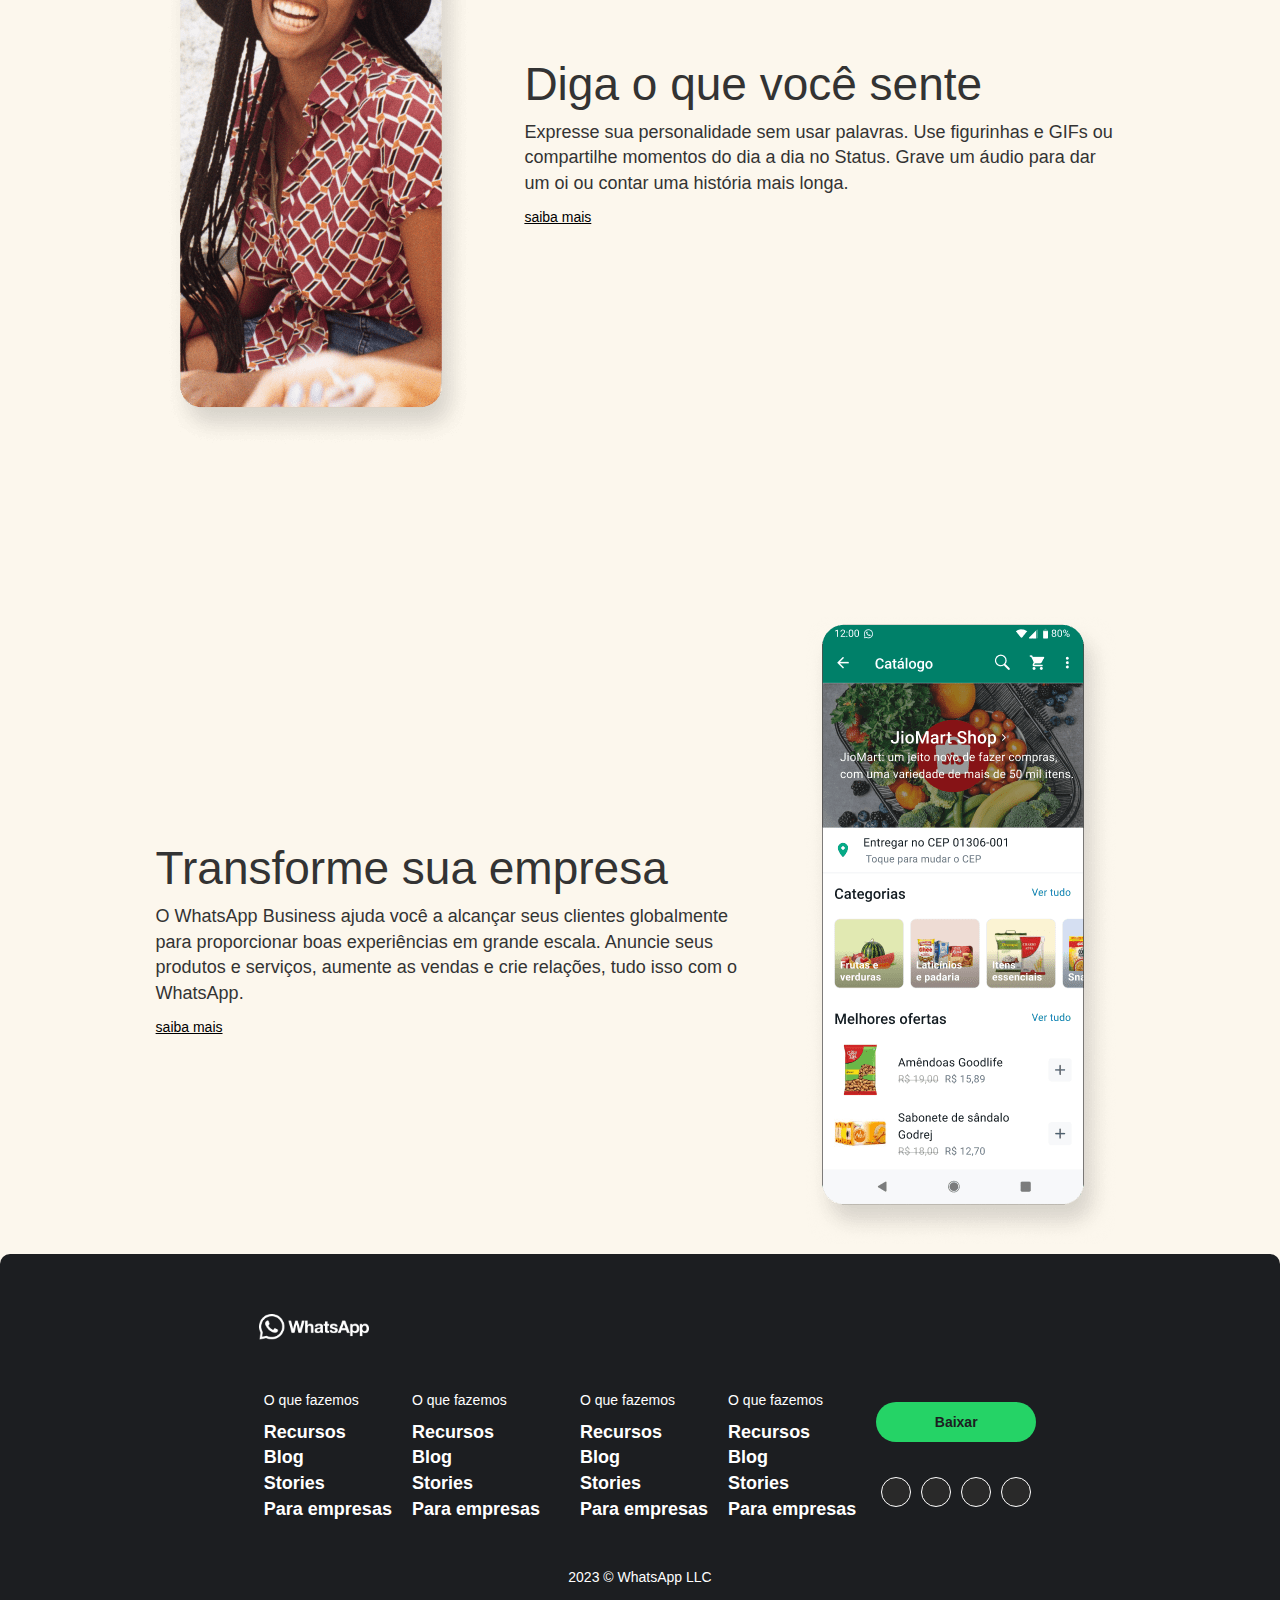
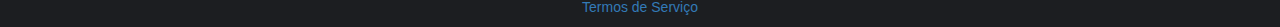
==== commit a7c3fbb9: "footer" ====
--- a/index.html
+++ b/index.html
@@ -19,7 +19,7 @@
 </head>
 <body>
     <header>    
-        <nav >
+        <nav  >
             <button onclick=menu()><i class="fa-solid fa-bars fa-2x"></i></button>
             <div id="logoNav">
                 <img src="src/img/logo/DSxOAUB0raA.png" alt="">
@@ -100,8 +100,8 @@
         </div>
     </section>
 
-    <footer id="footerMobile" class="container">
-        <div>
+    <footer id="footerMobile" >
+        <div id="firstbox" >
             <div id="buttonBox">
                 <a id="buttonDownload" href="">Baixar</a>
             </div>
@@ -122,12 +122,70 @@
                     <i class="fa-brands fa-facebook"></i>
                 </a>
             </div>
+        </div>
+
+        <div id="links" >
             <div id="logoFooter">
                 <img src="src/img/Qhrnh5evyPV.png" alt="">
+            </div>
+
+            <div class="footerLinks">
+                
+                <div id="linksBox1" class="linksFooter">
+                    <div>
+                        <p>O que fazemos</p>
+                        <a href="">Recursos</a>
+                        <a href="">Blog</a>
+                        <a href="">Stories</a>
+                        <a href="">Para empresas</a>
+                    </div>
+                    <div>
+                        <p>O que fazemos</p>
+                        <a href="">Recursos</a>
+                        <a href="">Blog</a>
+                        <a href="">Stories</a>
+                        <a href="">Para empresas</a>
+                    </div>
+
+                </div>
+                <div id="linksBox2" class="linksFooter">
+                    <div>
+                        <p>O que fazemos</p>
+                        <a href="">Recursos</a>
+                        <a href="">Blog</a>
+                        <a href="">Stories</a>
+                        <a href="">Para empresas</a>
+                    </div>
+                    <div>
+                        <p>O que fazemos</p>
+                        <a href="">Recursos</a>
+                        <a href="">Blog</a>
+                        <a href="">Stories</a>
+                        <a href="">Para empresas</a>
+                    </div>
+
+                </div>
+            </div>
+        </div>
+
+        <div class="container" id="direitos">
+            <div>
+                <p>
+                    2023 © WhatsApp LLC 
+                </p>
+                <a href="">Termos de Serviço</a>
             </div>
         </div>
 
     </footer>
+    <div id="direitos2">
+        <div>
+            <p>
+                2023 © WhatsApp LLC 
+            </p>
+            <a href="">Termos de Serviço</a>
+        </div>
+    </div>
 
 </body>
 <script src="script/MenuButton.js"></script>
--- a/style/global.css
+++ b/style/global.css
@@ -14,5 +14,5 @@
 }
 
 body{
-    background: #fcf0d6;
+    background: #fcf7ed;
 }--- a/style/nav.css
+++ b/style/nav.css
@@ -1,6 +1,5 @@
 header{
-    border: 1px solid rgba( 255, 255, 255, 0.18 );
-    width: 100%;  
+    padding-bottom: 1px;
 }
 
 nav{
@@ -14,11 +13,16 @@
     justify-content: space-between;
     align-items: center;
 
-    padding: 10px;
+    padding-top: 10px;
+    padding-bottom: 10px;
+    padding-left: 30px;
+    padding-right: 30px;
     position: fixed;
     z-index: 1;
 
     width: 100%;
+
+
     
 }
 
@@ -46,8 +50,10 @@
     background: var(--cor-flow);
     border-radius: 100px;
 
-    color: #fff;
+    color: #000;
     text-decoration: none;
+
+    border: 1px solid #000;
 }
 
 nav p{
--- a/style/footer.css
+++ b/style/footer.css
@@ -1,6 +1,10 @@
 #footerMobile{
     border-radius:  10px 10px 0px 0px;
     background: #1c1e21;
+
+    display: flex;
+    flex-direction: column;
+
 }
 
 
@@ -13,14 +17,24 @@
 
     
     margin: 30px;
+
     height: 40px;
     border-radius: 100px;
+
+
 }
 
 #buttonDownload {
     color: #1c1e21;
     font-weight: 600;
 
+    width: 100%;
+    height: 100%;
+    display: flex;
+    flex-direction: column;
+    align-items: center;
+    justify-content: center;
+
 }
 
 /* Social */
@@ -62,4 +76,155 @@
 
 #logoFooter img{
     max-width: 110px;
-}+    margin-left: 30px;
+}
+
+/* footer links */
+
+footer #links{
+    display: flex;
+    flex-direction: column;
+}
+
+.footerLinks{
+    display: flex;
+    flex-direction: row;
+    justify-content: space-around;
+}
+
+.footerLinks div{
+    display: flex;
+    flex-direction: column;
+    color: #fff;
+
+    margin-top: 30px;
+    margin-bottom: 30px;
+}
+
+.footerLinks a{
+    color: #fff;
+    font-weight: bold;
+    font-size: 18px;
+}
+
+/* direitos */
+
+#direitos{
+    color: #fff;
+    display: flex;
+    flex-direction: column;
+    align-items: center;
+    text-align: center;
+    
+}
+#direitos2{
+    
+    color: #fff;
+    display: flex;
+    flex-direction: column;
+    align-items: center;
+    text-align: center;
+
+    background: #1c1e21;
+
+    padding-top: 10px;
+    padding-bottom: 10px;
+}
+
+
+
+
+/* responsivo tablet */
+
+@media(max-width:700px){
+    #Social{
+        max-width: none;
+        justify-content: space-evenly;
+    }
+}
+
+@media(min-width: 700px){
+    #Social{
+        max-width: none;
+        justify-content: space-evenly;
+    }
+
+    .footerLinks{
+
+        justify-content: center;
+    }
+    .footerLinks > div{
+        flex-direction: row;
+
+    }
+    #linksBox1, #linksBox2{
+        margin: 10px;
+    }
+    .linksFooter div{
+        margin: 10px;
+    }
+    #logoFooter{
+        margin-left: 30px;
+    }
+    #direitos div{
+        margin-left: 60px;
+    }
+}
+
+@media(max-width:1000px){
+    #direitos2{
+        display: none;
+    }
+}
+
+@media(min-width: 1000px){
+    #footerMobile{
+        display: flex;
+        flex-direction: row-reverse;
+        justify-content: center;
+
+        padding-bottom: 15px;
+    }
+    #footerLinks > div{
+        margin: 30px;
+    }
+    #firstbox{
+        display: flex;
+        flex-direction: column;
+        justify-content: flex-end;
+
+        margin: none;
+
+        margin-top: 15px;
+        margin-bottom: 15px;
+    }
+    #logoFooter{
+        margin-left: 0;
+    }
+    #logoFooter img{
+        margin: 15px;
+    }
+    #links{
+        padding: 0;
+    }
+    #direitos{
+        display: none;
+    }
+    #buttonBox{
+        width: 100%;
+        margin: 0;
+        margin-bottom: 15px;
+    }
+
+    #Social a{
+        width: 30px;
+        height: 30px;
+        margin: 5px;
+    }
+
+    #direitos{
+        display: none;
+    }
+
+}
+
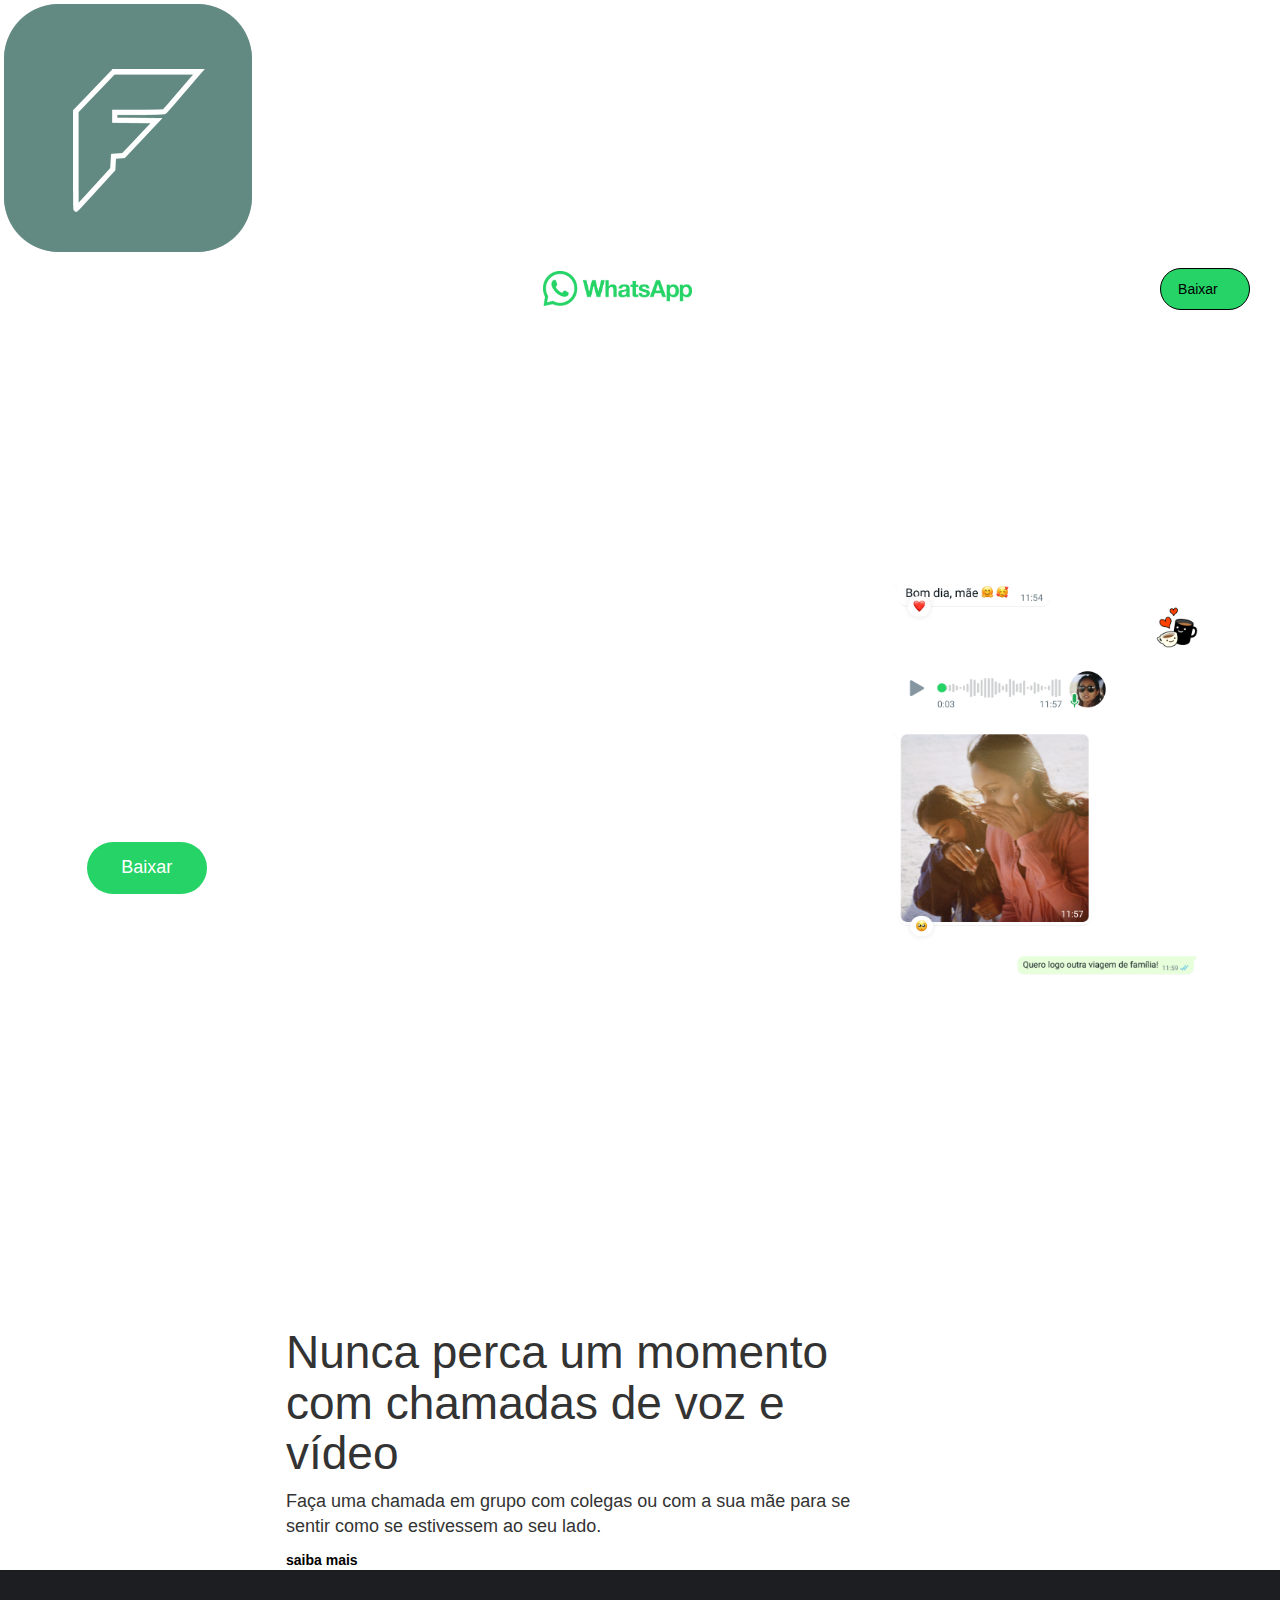
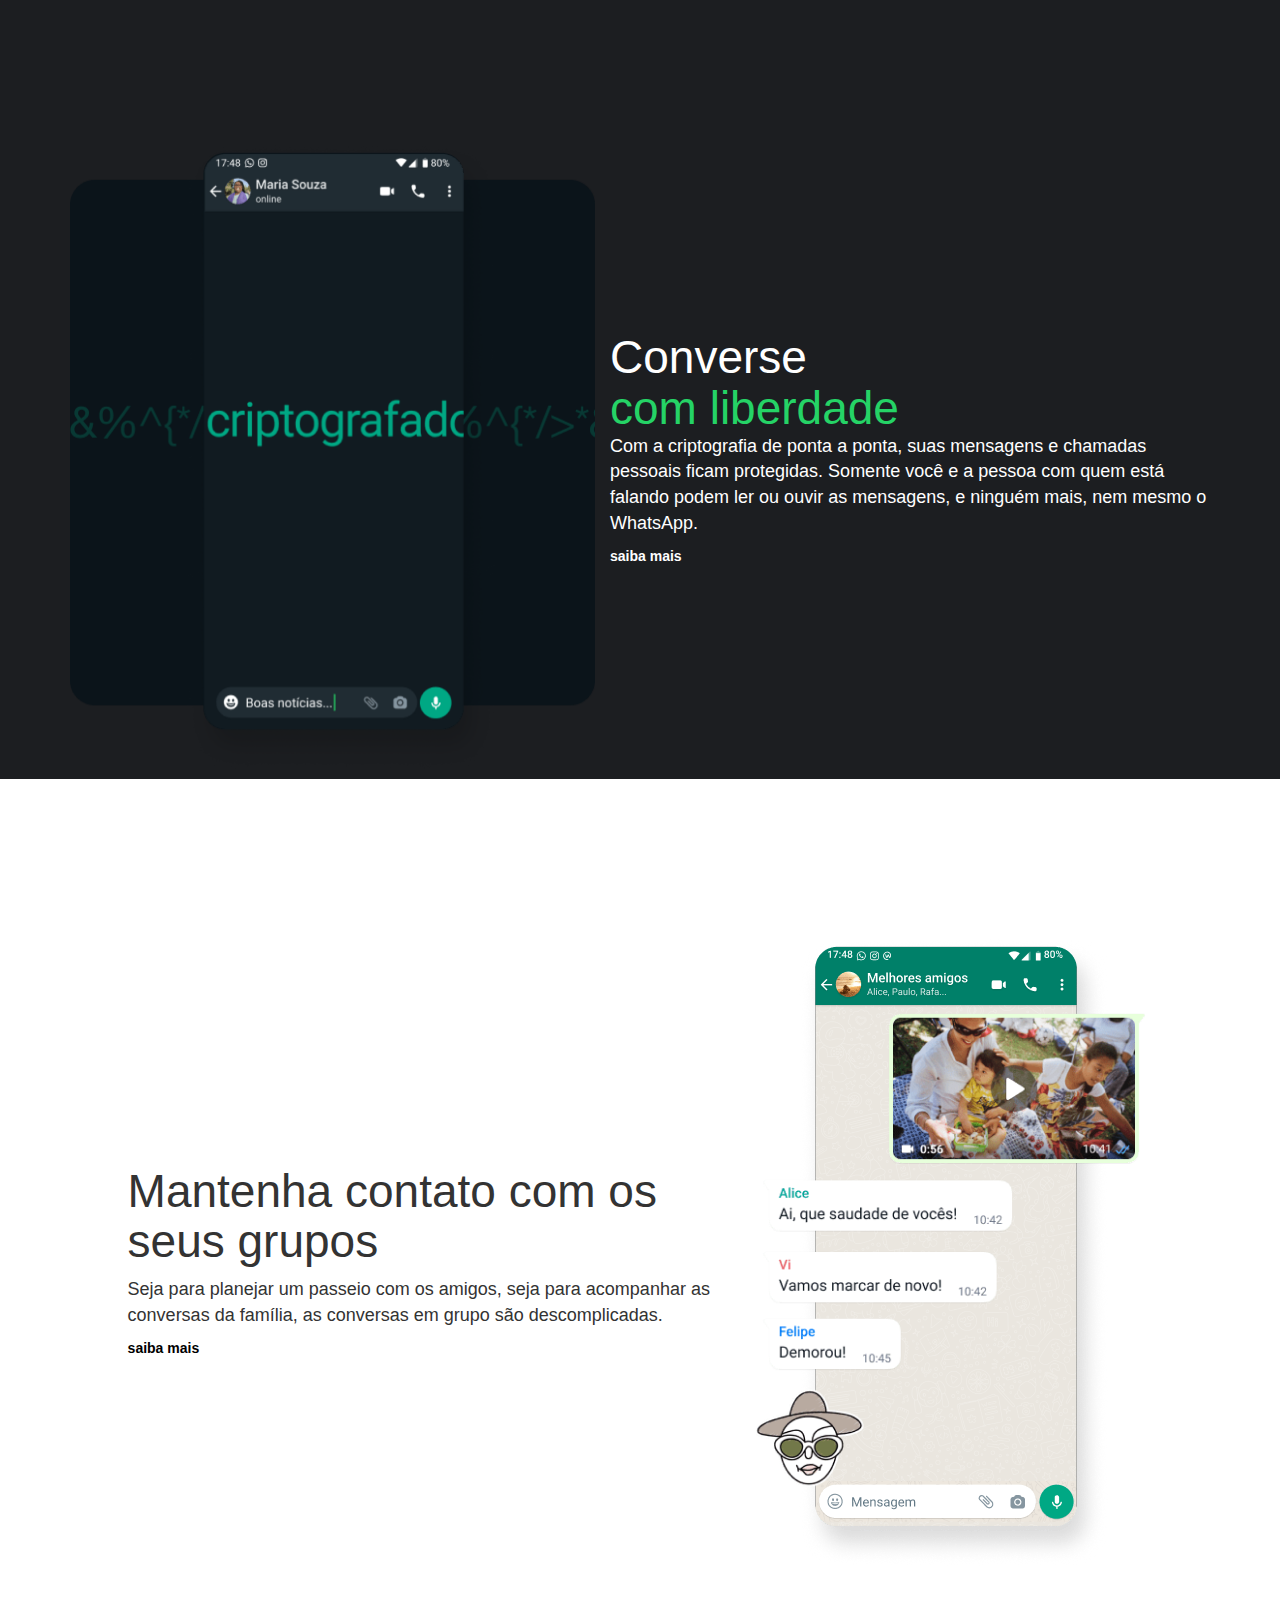
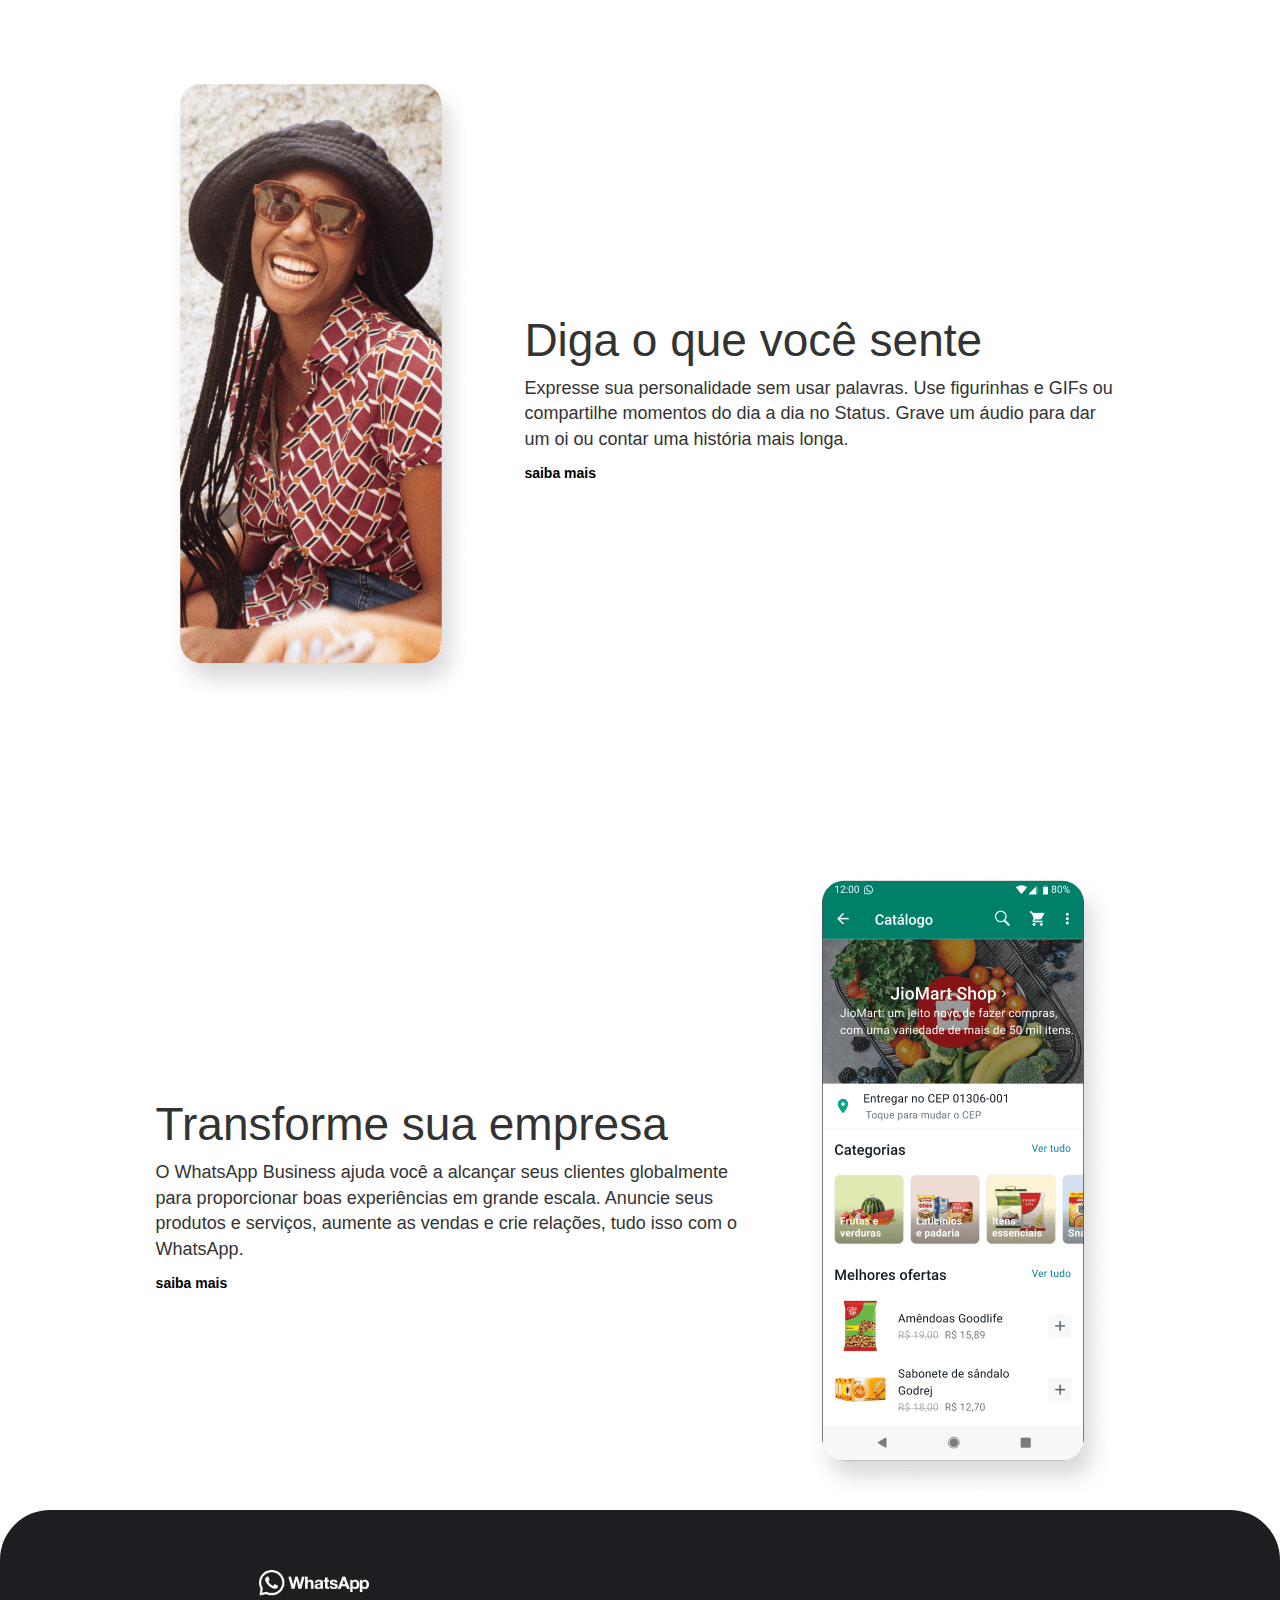
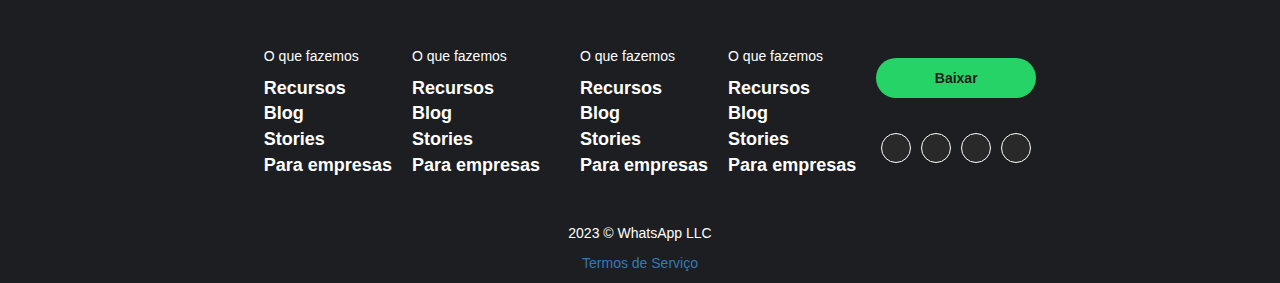
==== commit 7561996a: "Update index.html" ====
--- a/index.html
+++ b/index.html
@@ -18,6 +18,12 @@
     <title>WhatsApp</title>
 </head>
 <body>
+
+<div id="loading">
+        <div></div>
+        <img class="pulse" src="src/img/loogoapp.fw.png" alt="">
+        <img src="src/img/marca.png" alt="" style="margin: 15px;">
+    </div>
     <header>    
         <nav  >
             <button onclick=menu()><i class="fa-solid fa-bars fa-2x"></i></button>
@@ -190,4 +196,4 @@
 </body>
 <script src="script/MenuButton.js"></script>
 <script src="https://kit.fontawesome.com/bb2d553a57.js" crossorigin="anonymous"></script>
-</html>+</html>
--- a/style/global.css
+++ b/style/global.css
@@ -14,5 +14,5 @@
 }
 
 body{
-    background: #fcf7ed;
+    
 }--- a/style/main.css
+++ b/style/main.css
@@ -56,10 +56,10 @@
 
 .buttonDownload{
     display: flex;
-    justify-content: space-around;
+    justify-content: center;
     align-items: center;
     text-align: center;
-    width: 90px;
+    width: 120px;
     padding: 10px;
 
     background: var(--cor-flow);
@@ -72,13 +72,13 @@
 }
 .buttonDownload p{
     text-decoration: none;
-    margin: 0;
+    margin: 3px;
 }
 
 .buttonDownload:hover{
-    color: #fff;
+    color: #000;
     text-decoration: none;
-    background: #353535;
+    background: #fff;
     transition: .5s;
 }
 
--- a/style/call.css
+++ b/style/call.css
@@ -17,7 +17,7 @@
 
 .call1Text a{
     color: #000;
-    text-decoration: underline;
+    font-weight: bold;
 }
 
 #call1Img{
--- a/style/footer.css
+++ b/style/footer.css
@@ -1,5 +1,5 @@
 #footerMobile{
-    border-radius:  10px 10px 0px 0px;
+    border-radius:  50px 50px 0px 0px;
     background: #1c1e21;
 
     display: flex;
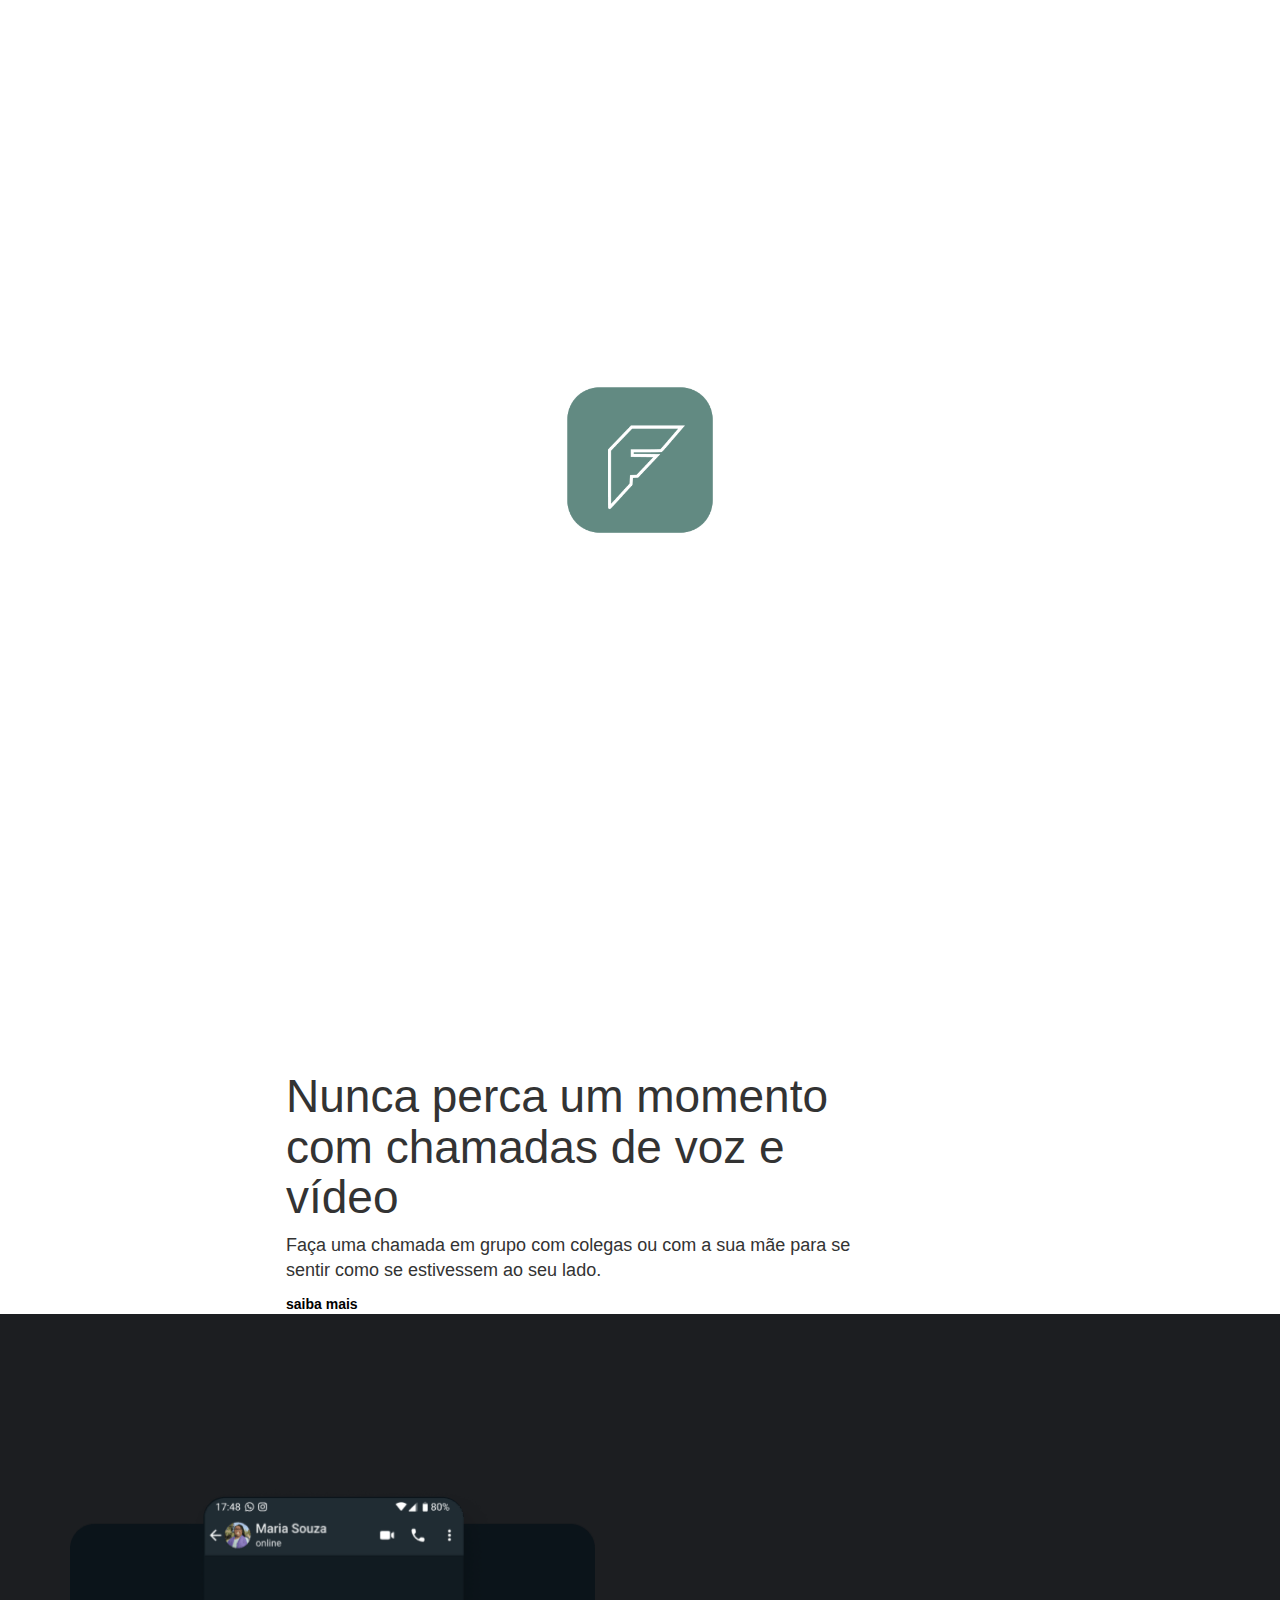
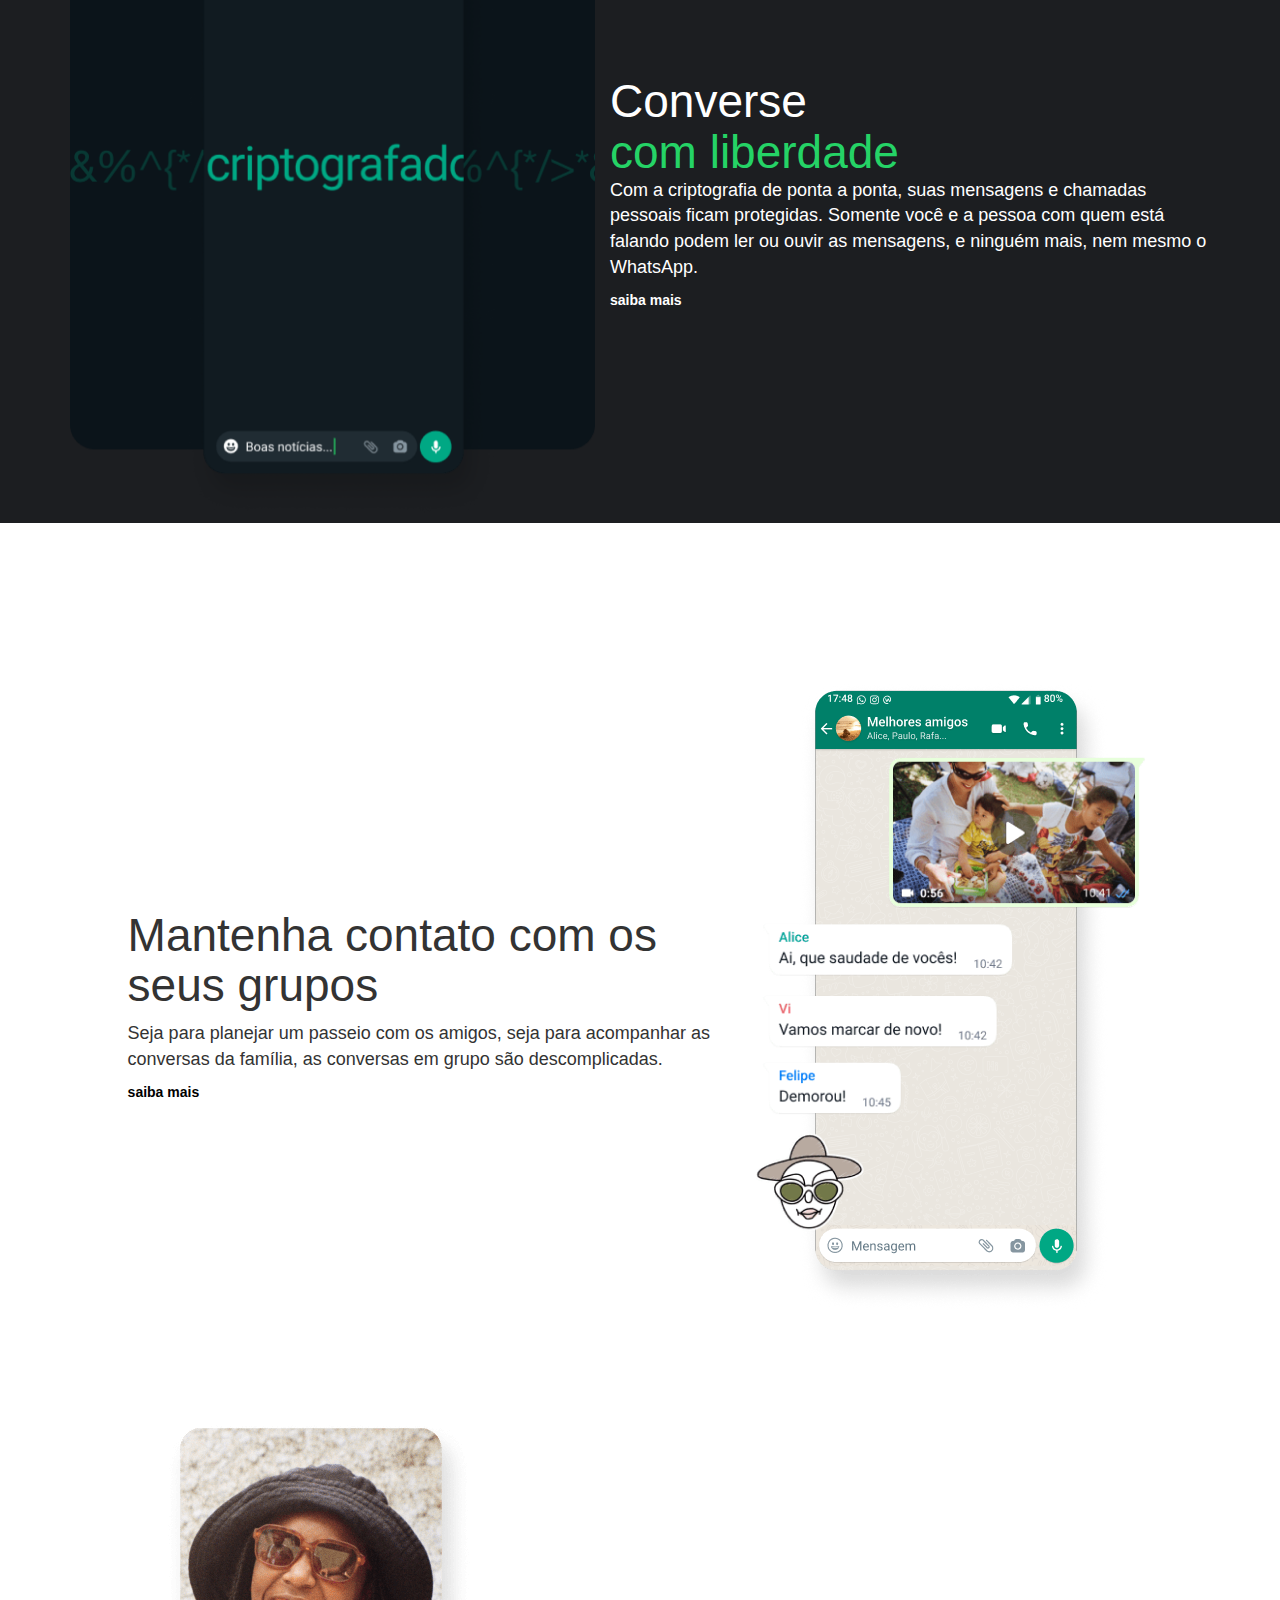
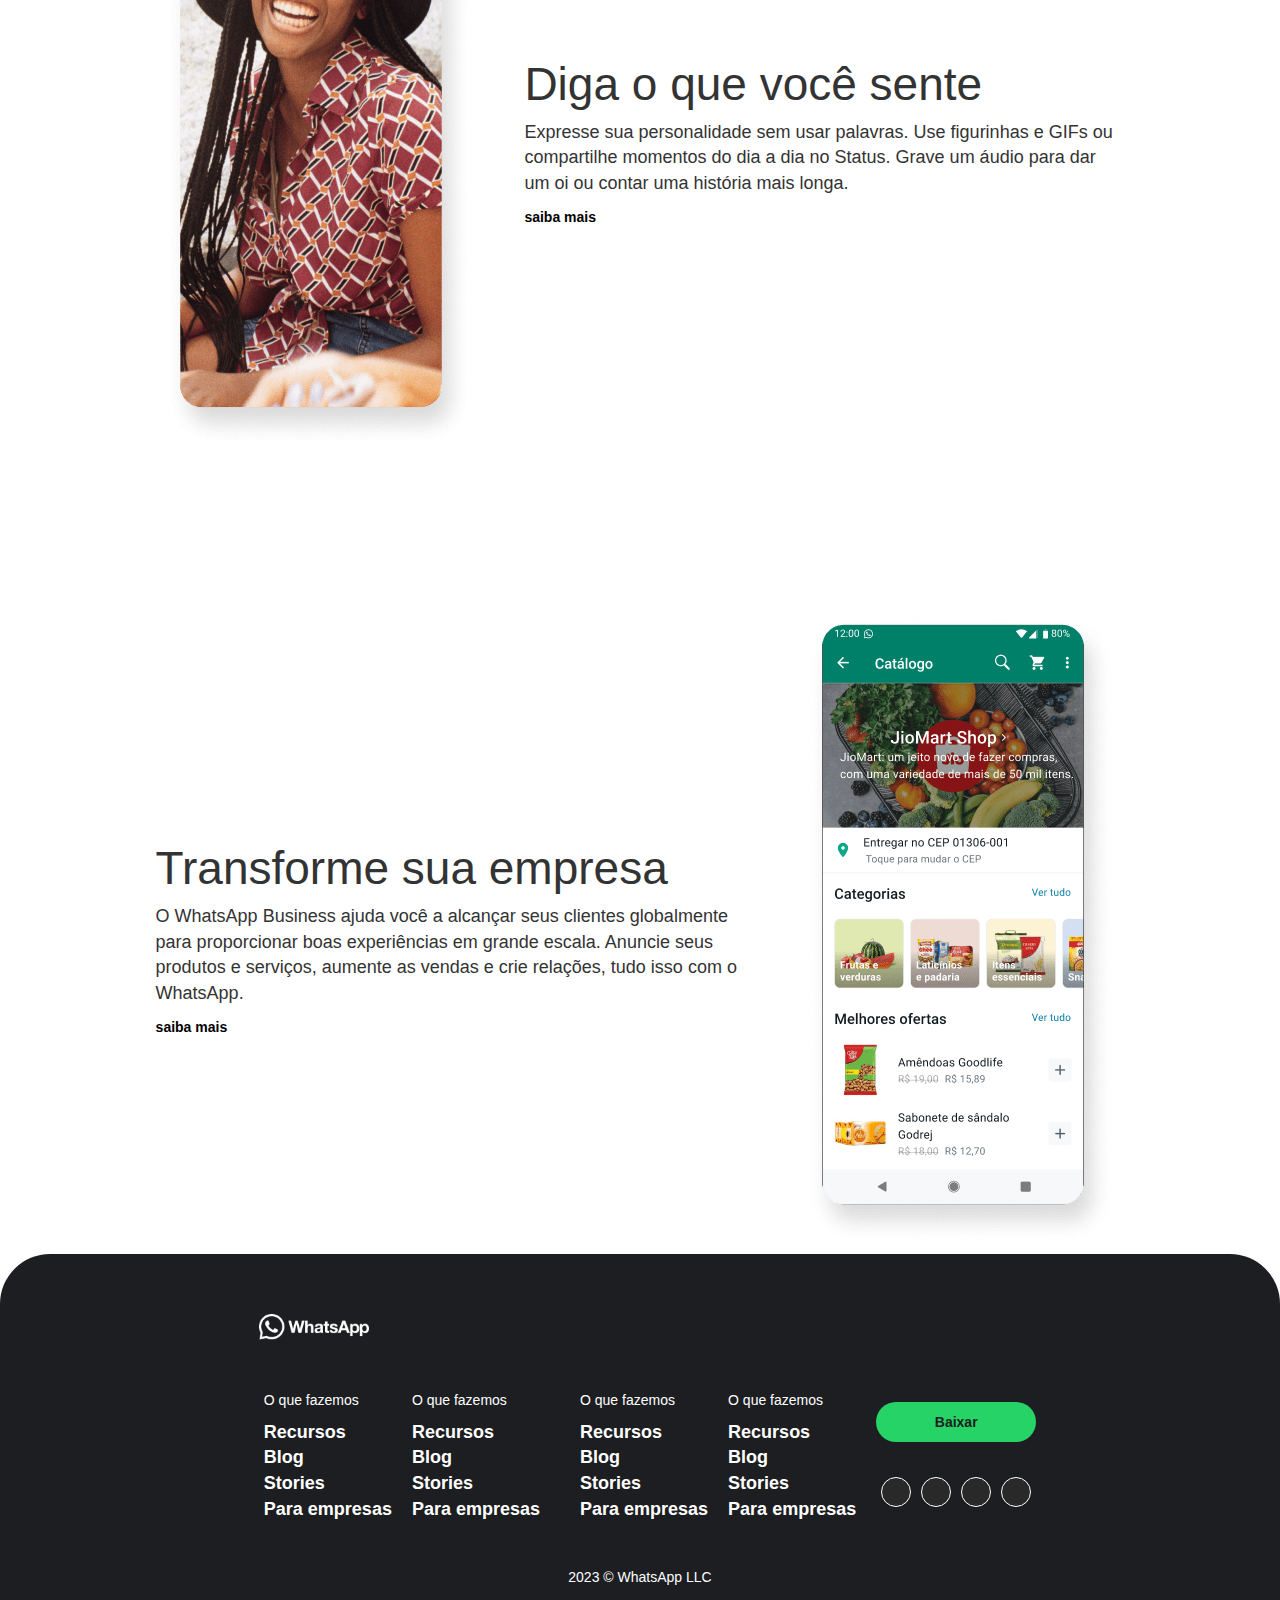
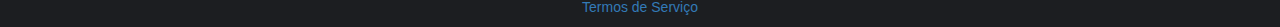
==== commit 2b8c3419: "Update index.html" ====
--- a/index.html
+++ b/index.html
@@ -14,6 +14,7 @@
     <link rel="stylesheet" href="style/main.css">
     <link rel="stylesheet" href="style/call.css">
     <link rel="stylesheet" href="style/footer.css">
+    <link rel="stylesheet" href="style/loading.css">
 
     <title>WhatsApp</title>
 </head>
--- a/style/loading.css
+++ b/style/loading.css
@@ -0,0 +1,49 @@
+#loading{
+    background: #fff;
+
+    position: fixed;
+    z-index: 2;
+
+    display: flex;
+    flex-direction: column;
+
+    justify-content: space-around;
+    align-items: center;
+
+    height: 100vh;
+    width: 100%;
+}
+
+#loading img{
+    max-width: 150px ;
+}
+
+.pulse {
+    animation: pulse 0.7s infinite;
+    margin: 0 auto;
+    display: table;
+    margin-top: 50px;
+    animation-direction: alternate;
+    -webkit-animation-name: pulse;
+    animation-name: pulse;
+  }
+  
+  @-webkit-keyframes pulse {
+    0% {
+      -webkit-transform: scale(1);
+      -webkit-filter: brightness(100%);
+    }
+    100% {
+      -webkit-transform: scale(1.1);
+    }
+  }
+  
+  @keyframes pulse {
+    0% {
+      transform: scale(1);
+      filter: brightness(100%);
+    }
+    100% {
+      transform: scale(1.1);
+    }
+  }
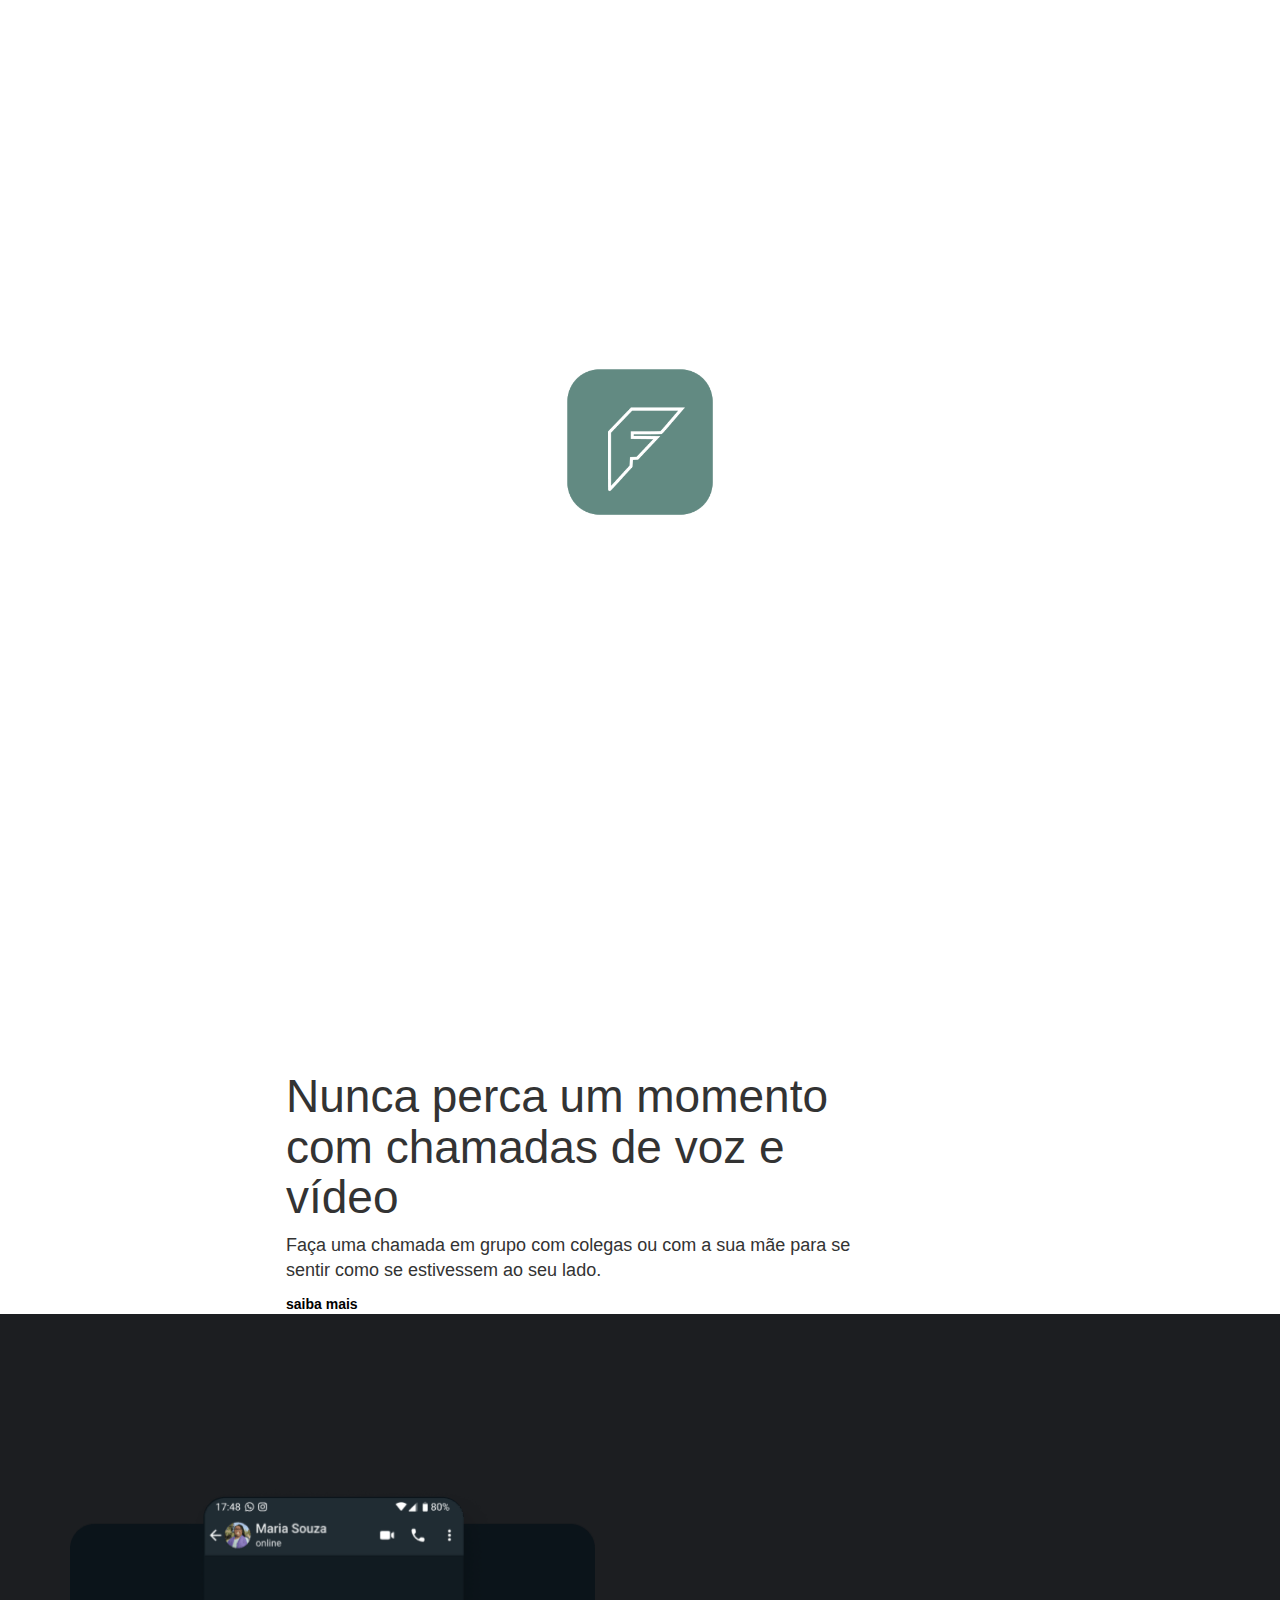
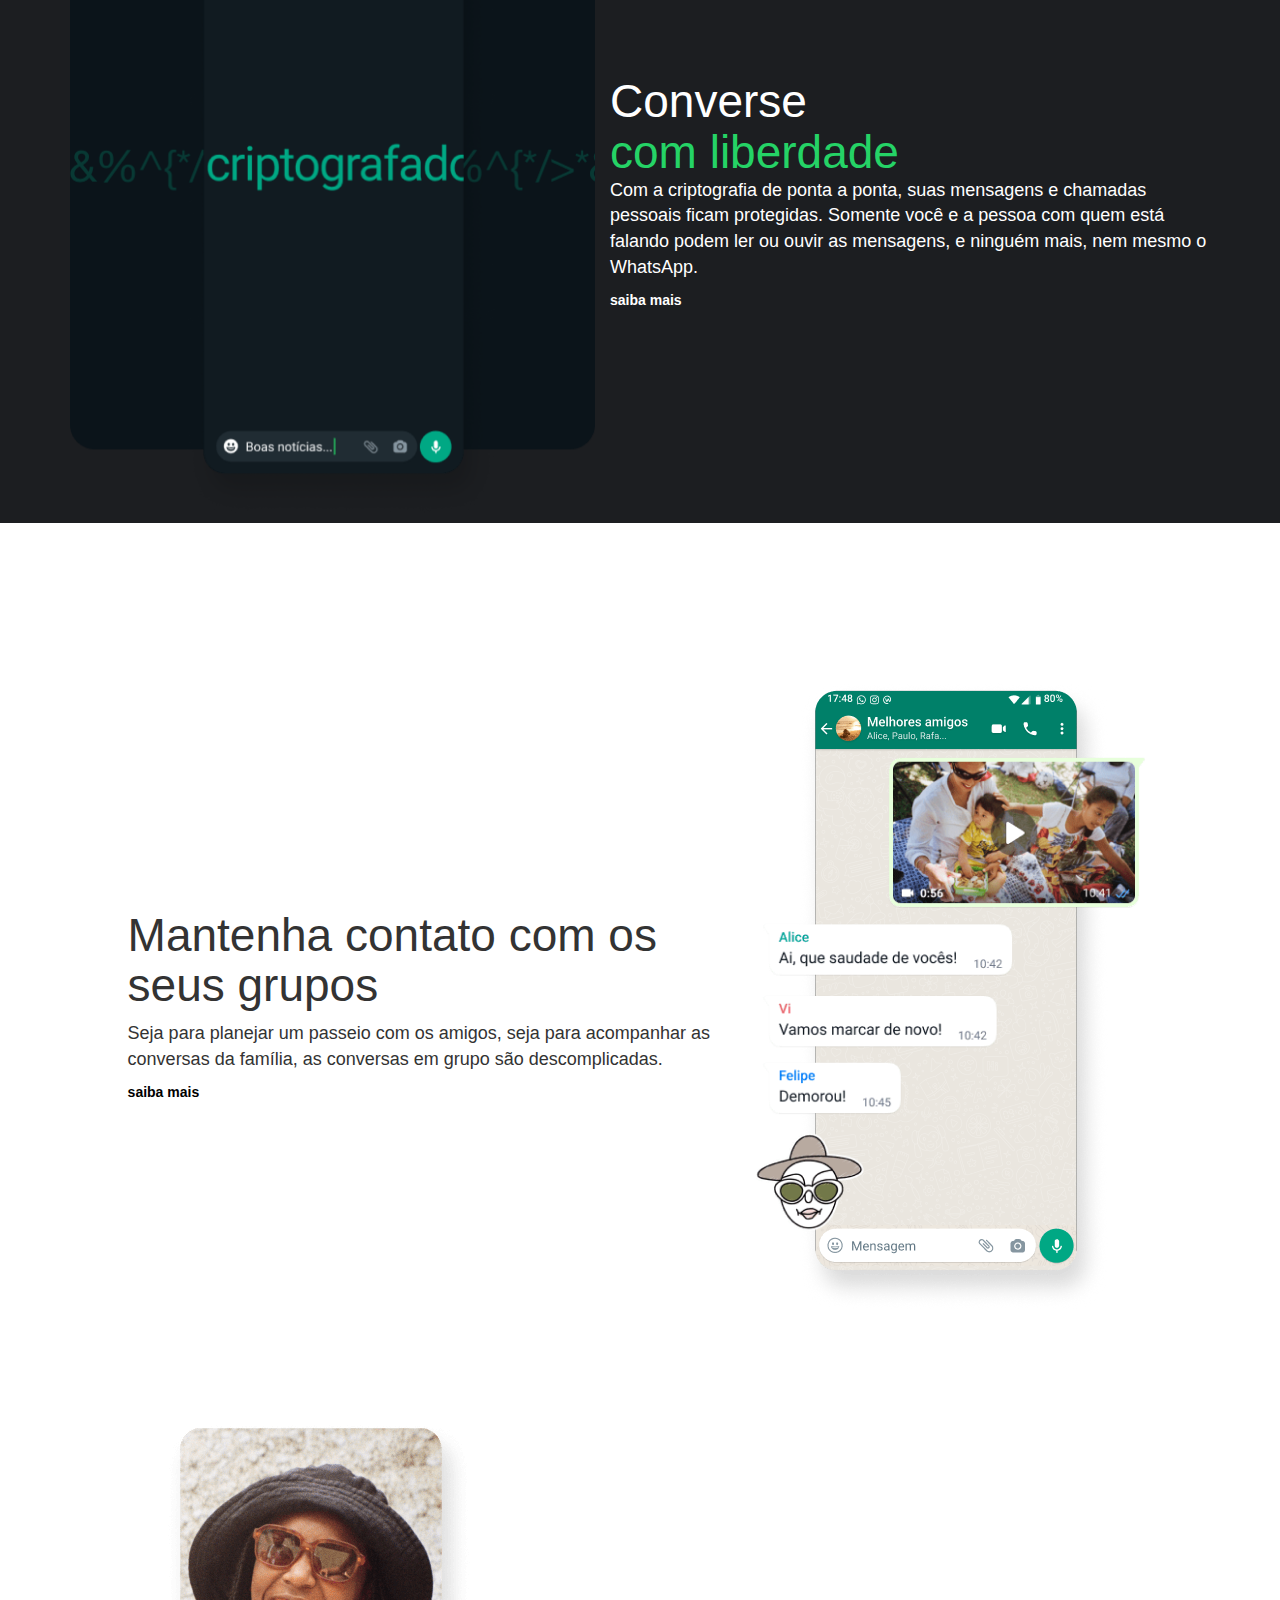
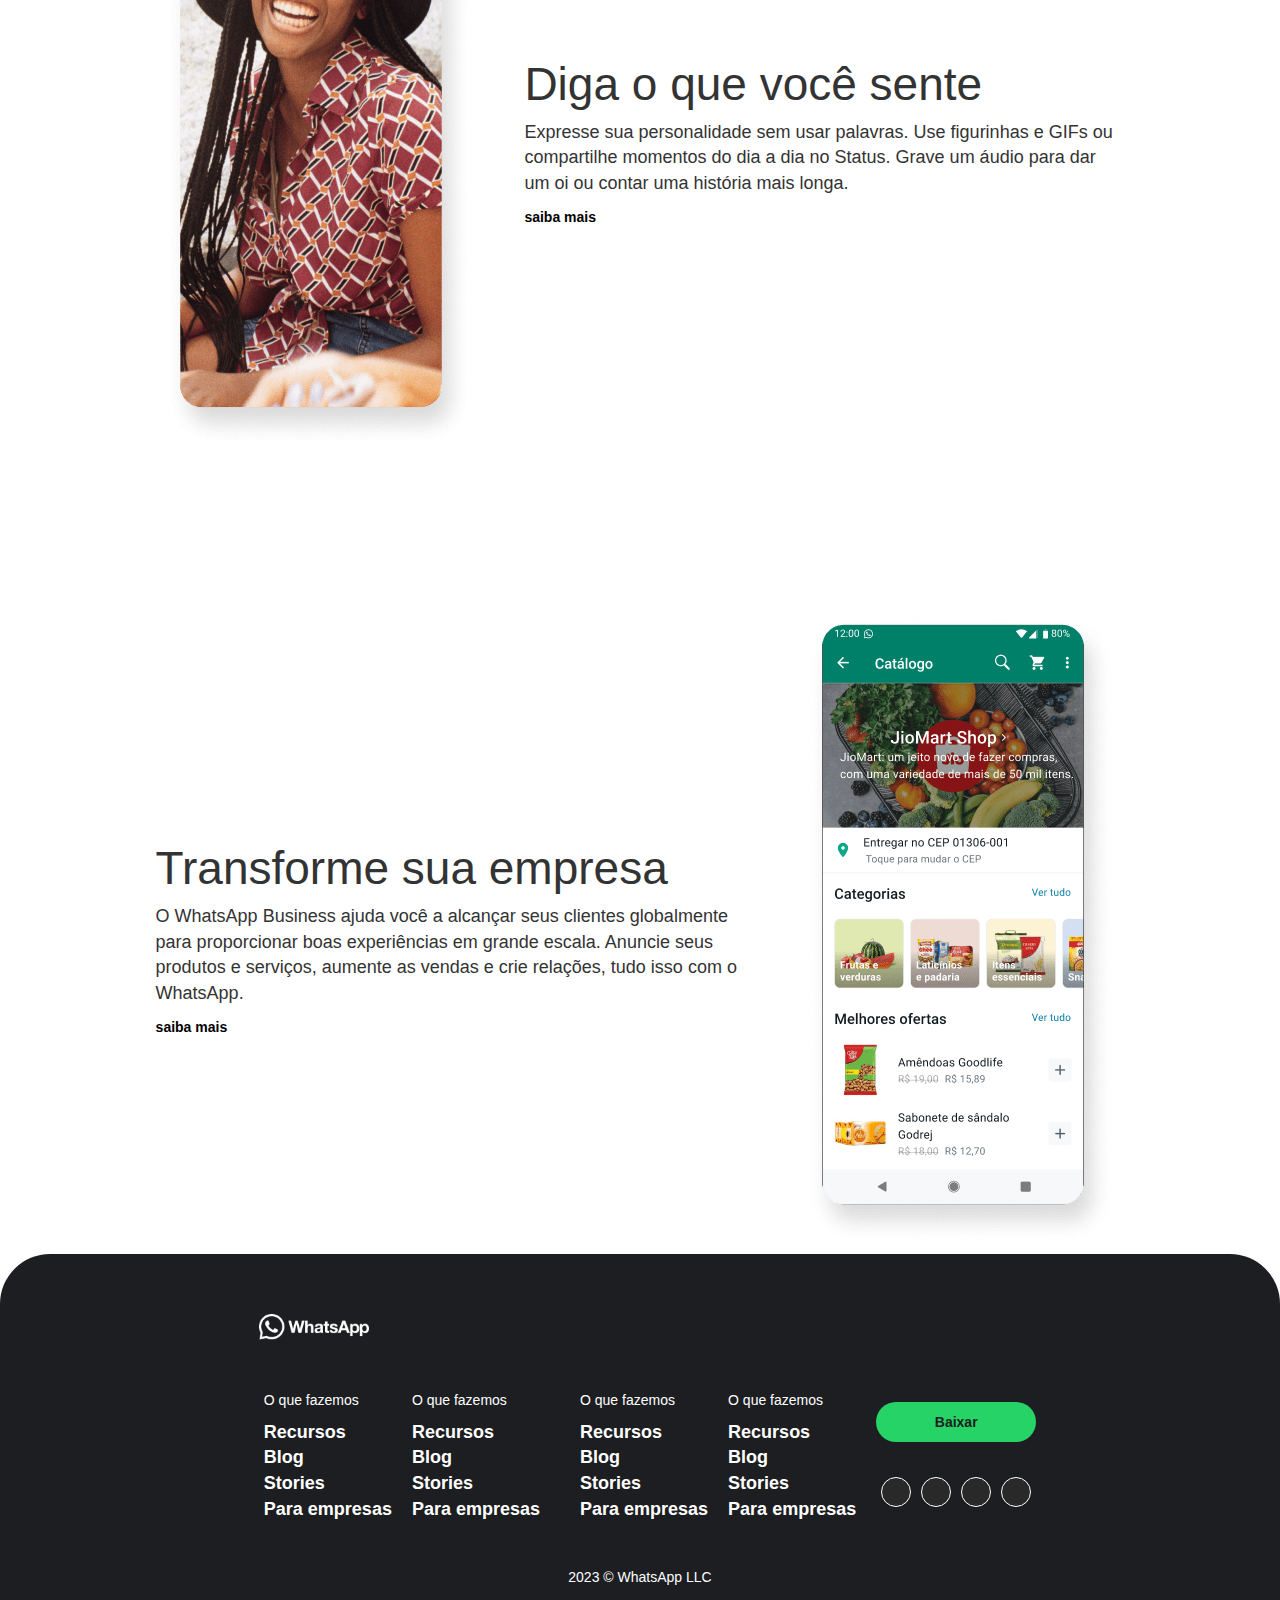
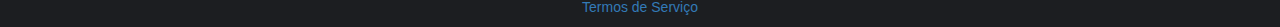
==== commit facc6b76: "Update index.html" ====
--- a/index.html
+++ b/index.html
@@ -23,7 +23,7 @@
 <div id="loading">
         <div></div>
         <img class="pulse" src="src/img/loogoapp.fw.png" alt="">
-        <img src="src/img/marca.png" alt="" style="margin: 15px;">
+        <img src="src/img/Qhrnh5evyPV.png" alt="" style="margin: 15px;">
     </div>
     <header>    
         <nav  >
@@ -196,5 +196,6 @@
 
 </body>
 <script src="script/MenuButton.js"></script>
+<script src="script/loading.js"></script>
 <script src="https://kit.fontawesome.com/bb2d553a57.js" crossorigin="anonymous"></script>
 </html>
